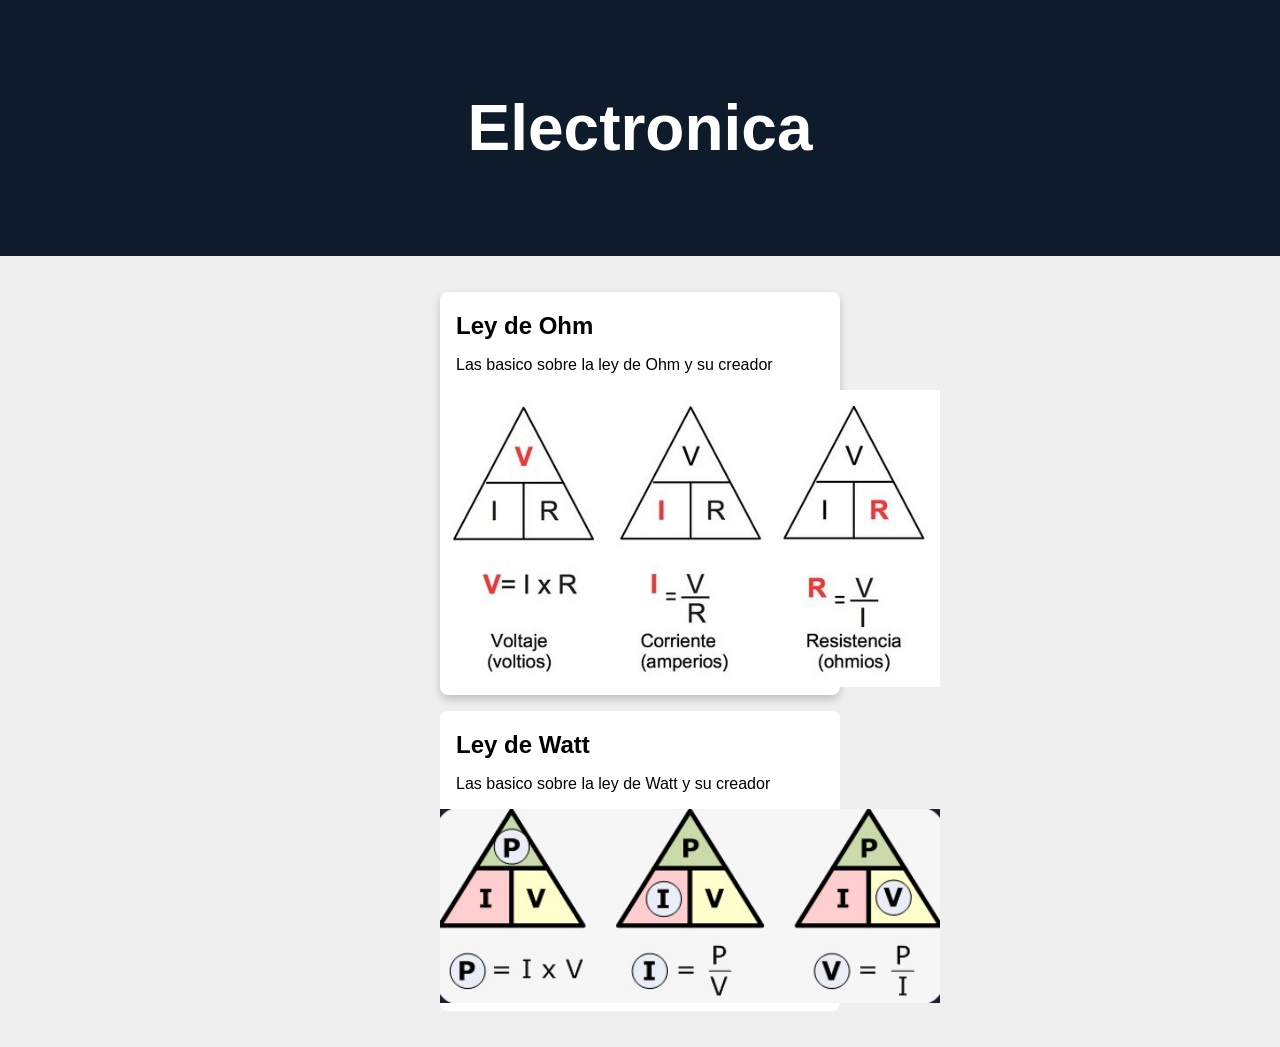
==== MiPagina/index.html @ 957d62ff "Add files via upload" ====
<!DOCTYPE html>
<head>
    <title>Pagina principal</title>
    <link rel="preconnect" href="https://fonts.googleapis.com">
    <link rel="preconnect" href="https://fonts.gstatic.com" crossorigin>
    <link href="https://fonts.googleapis.com/css2?family=Montserrat:ital,wght@0,100..900;1,100..900&display=swap" rel="stylesheet">
    <link rel="stylesheet" href="style.css">
</head>
<body>
    <header>
        <h1>Electronica</h1>
    </header>
        
    
    <section class="container">
        <article class="card"">
            <h2>Ley de Ohm</h2>
            <p>Las basico sobre la ley de Ohm y su creador</p>
            <img src="img/TrianguloOhm.png" width="500" />
        </article>

        <article>
            <h2>Ley de Watt</h2>
            <p>Las basico sobre la ley de Watt y su creador</p>
            <img src="img/TrianguloWatt.png" width="500" />
        </article>


    </section>



    <footer></footer>
</body>
</html>
---- MiPagina/style.css ----
html{
    font-family: 'Montseratt', sans-serif;
}
body {
    margin: 0;
    background-color: #efefef;
}

header{
    background-color: #0d1b2a;
    color: white;
    padding: 3rem 2rem;
}

header h1{
    font-size: 4rem;
    text-align: center;
}

.container{
    width: 400px;
    margin: 0 auto;
    padding: 20px;
}

section article{
    background-color: #fff;
    margin: 1rem 0;
    border-radius: 0.5rem;
    padding: 0.25rem 0;
}

section article h2, section article p{
    margin: 1rem;
}

.card{
    box-shadow: 0 4px 8px rgba(0,0,0,0.2);
    transition: 0.3s;
}
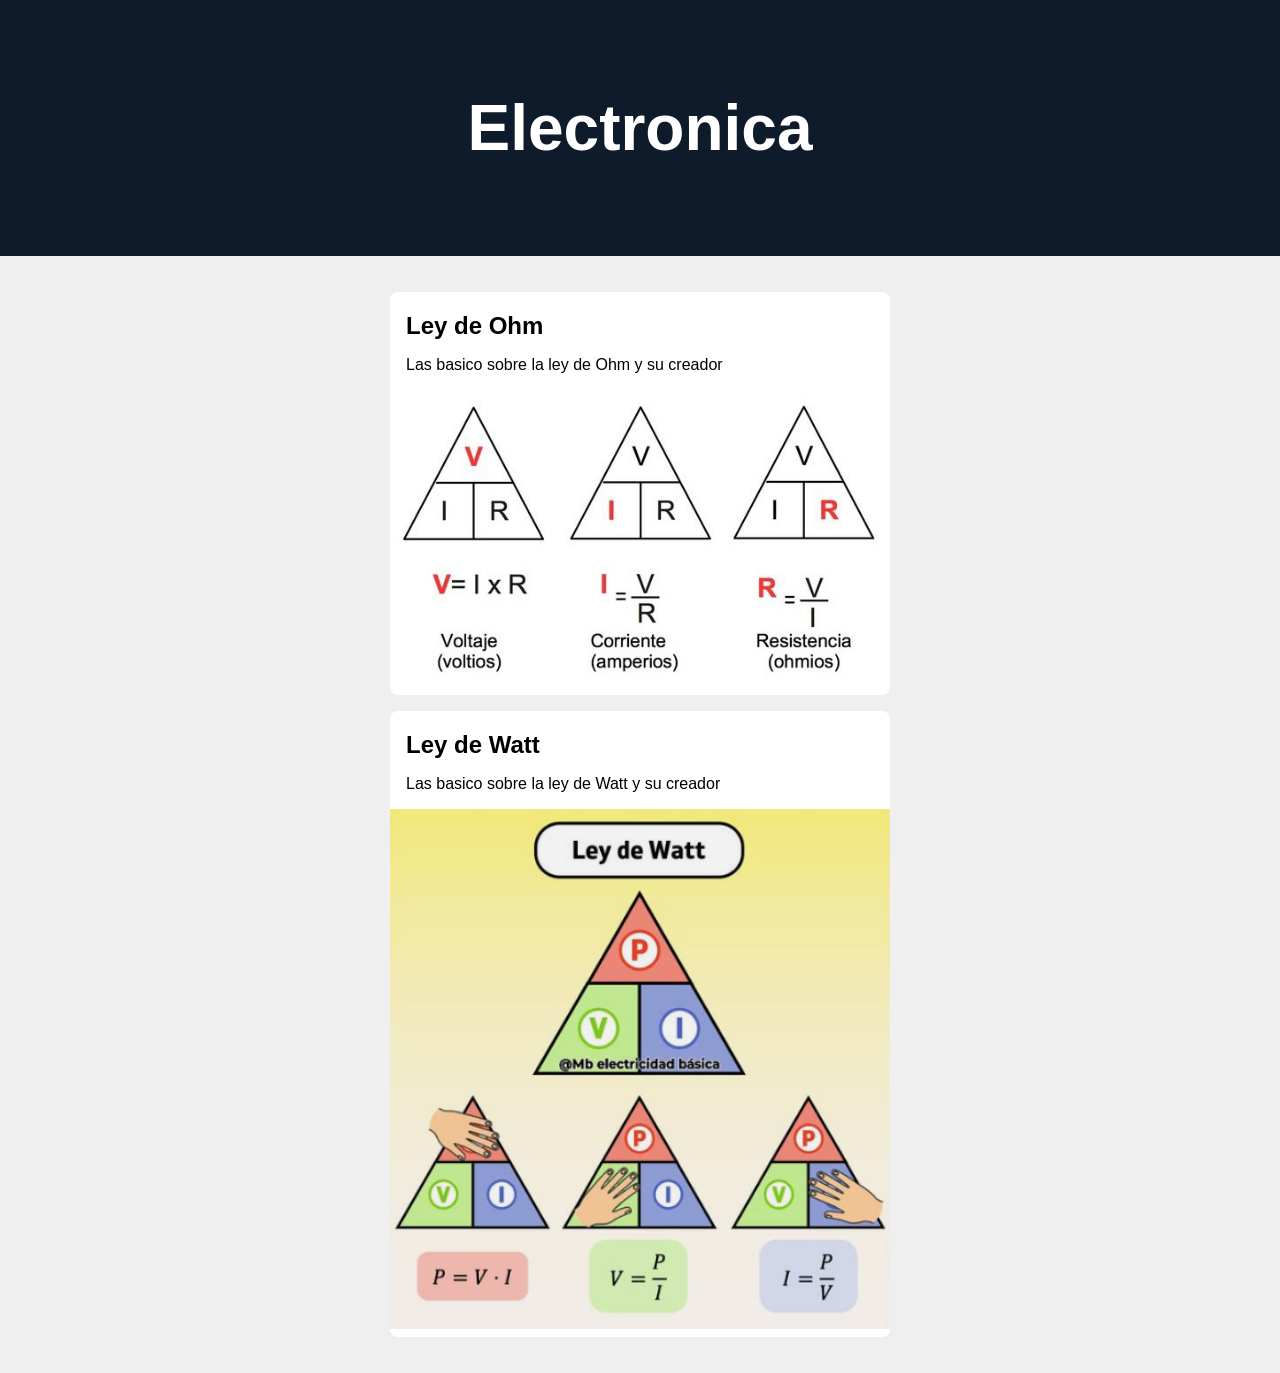
==== commit 5951ee11: "Add files via upload" ====
--- a/MiPagina/index.html
+++ b/MiPagina/index.html
@@ -13,16 +13,16 @@
         
     
     <section class="container">
-        <article class="card"">
+        <article class="card">
             <h2>Ley de Ohm</h2>
             <p>Las basico sobre la ley de Ohm y su creador</p>
             <img src="img/TrianguloOhm.png" width="500" />
         </article>
 
-        <article>
+        <article class="card">
             <h2>Ley de Watt</h2>
             <p>Las basico sobre la ley de Watt y su creador</p>
-            <img src="img/TrianguloWatt.png" width="500" />
+            <img src="img/TriangulodeWatt.png" width="500" />
         </article>
 
 
--- a/MiPagina/style.css
+++ b/MiPagina/style.css
@@ -18,9 +18,10 @@
 }
 
 .container{
-    width: 400px;
+    width: 500px;
     margin: 0 auto;
     padding: 20px;
+    overflow: hidden;
 }
 
 section article{
@@ -30,11 +31,10 @@
     padding: 0.25rem 0;
 }
 
+section article:hover {
+    box-shadow: 0 0.1rem 0.4rem rgba(0,0,0,0.5);
+}
+
 section article h2, section article p{
     margin: 1rem;
 }
-
-.card{
-    box-shadow: 0 4px 8px rgba(0,0,0,0.2);
-    transition: 0.3s;
-}
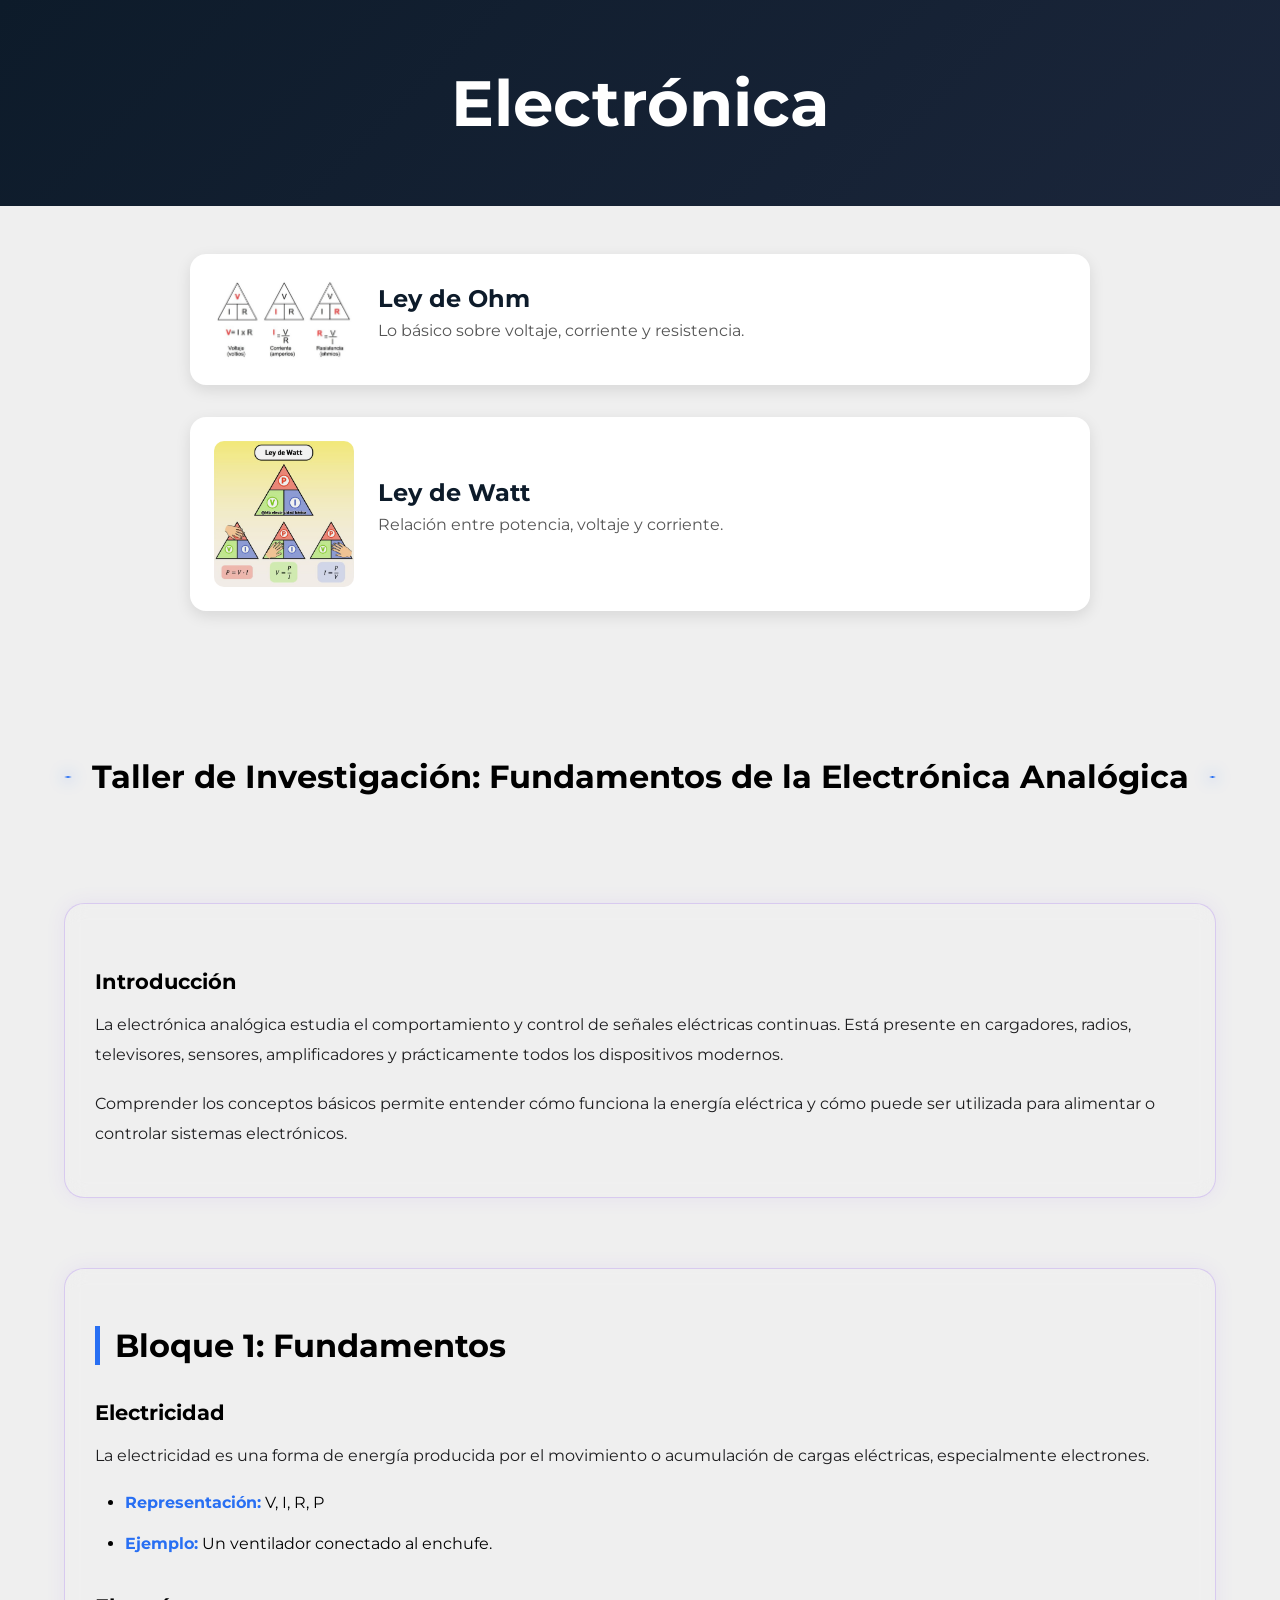
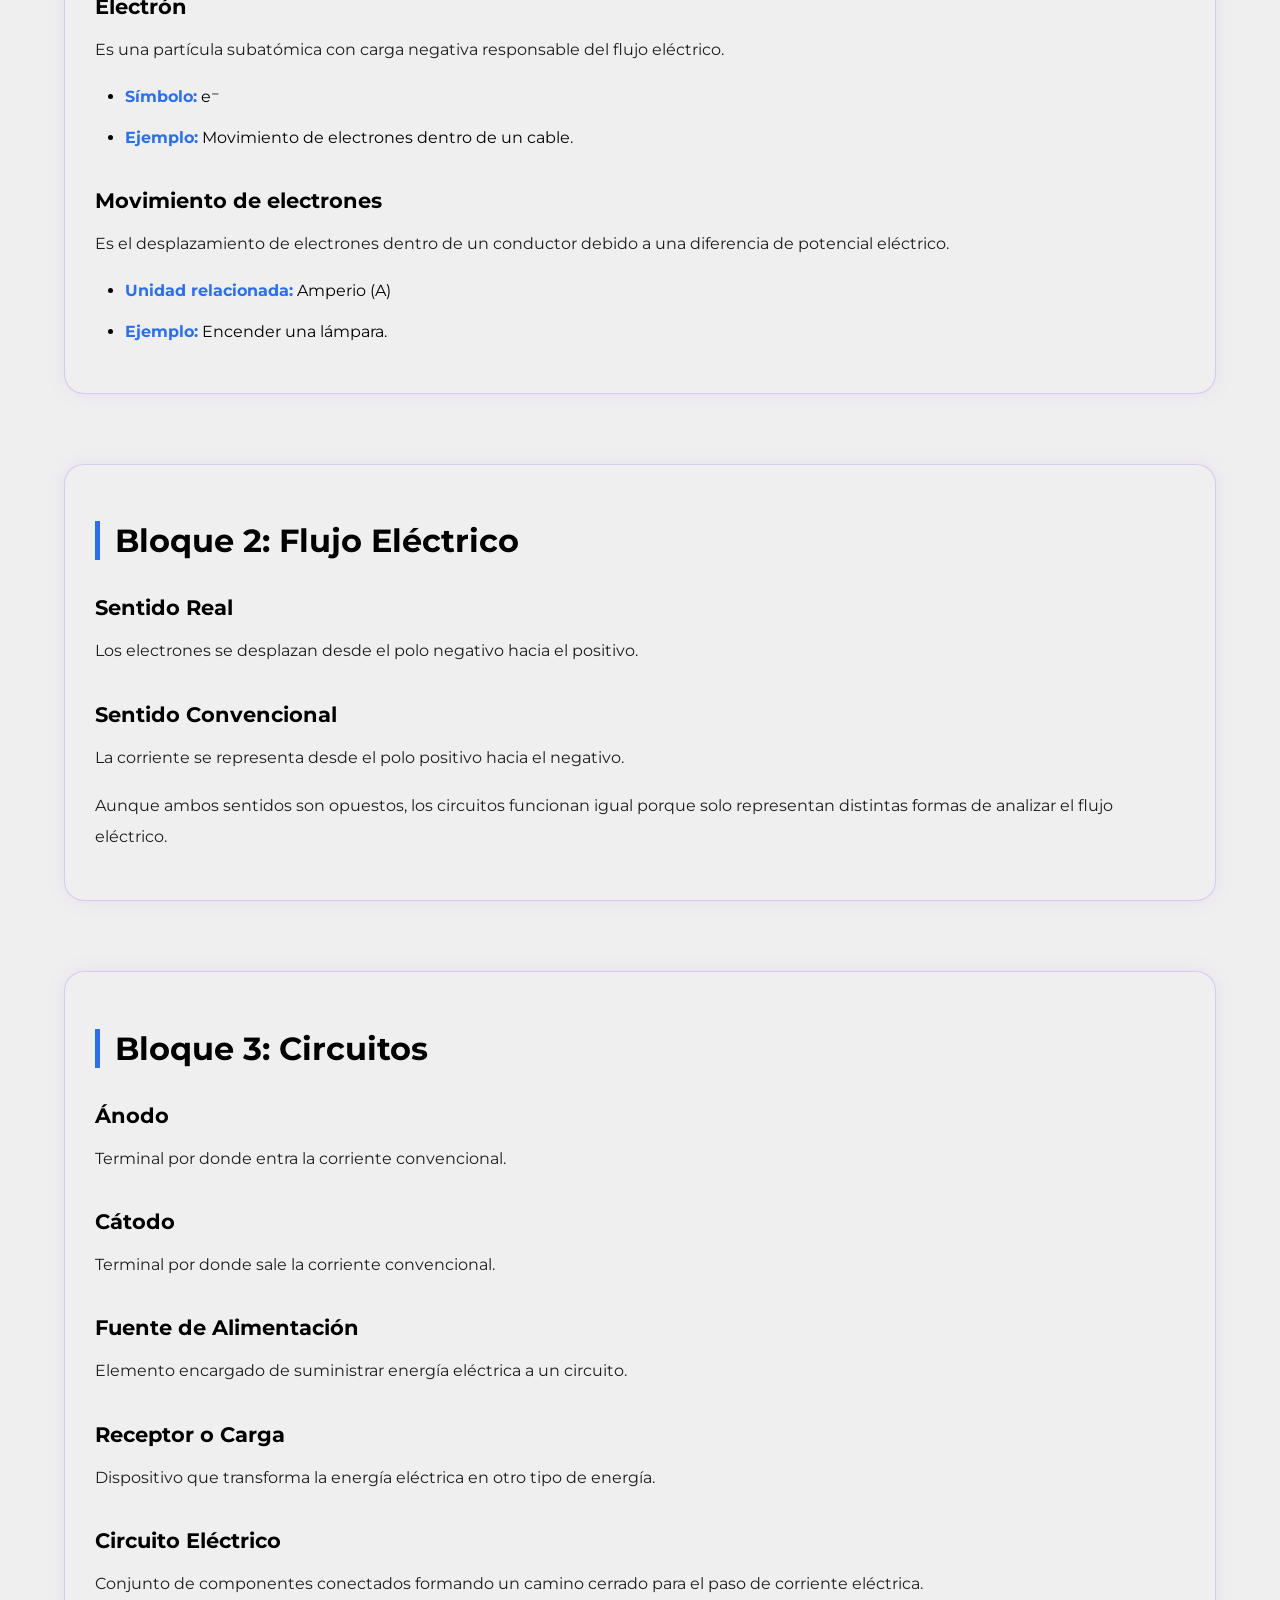
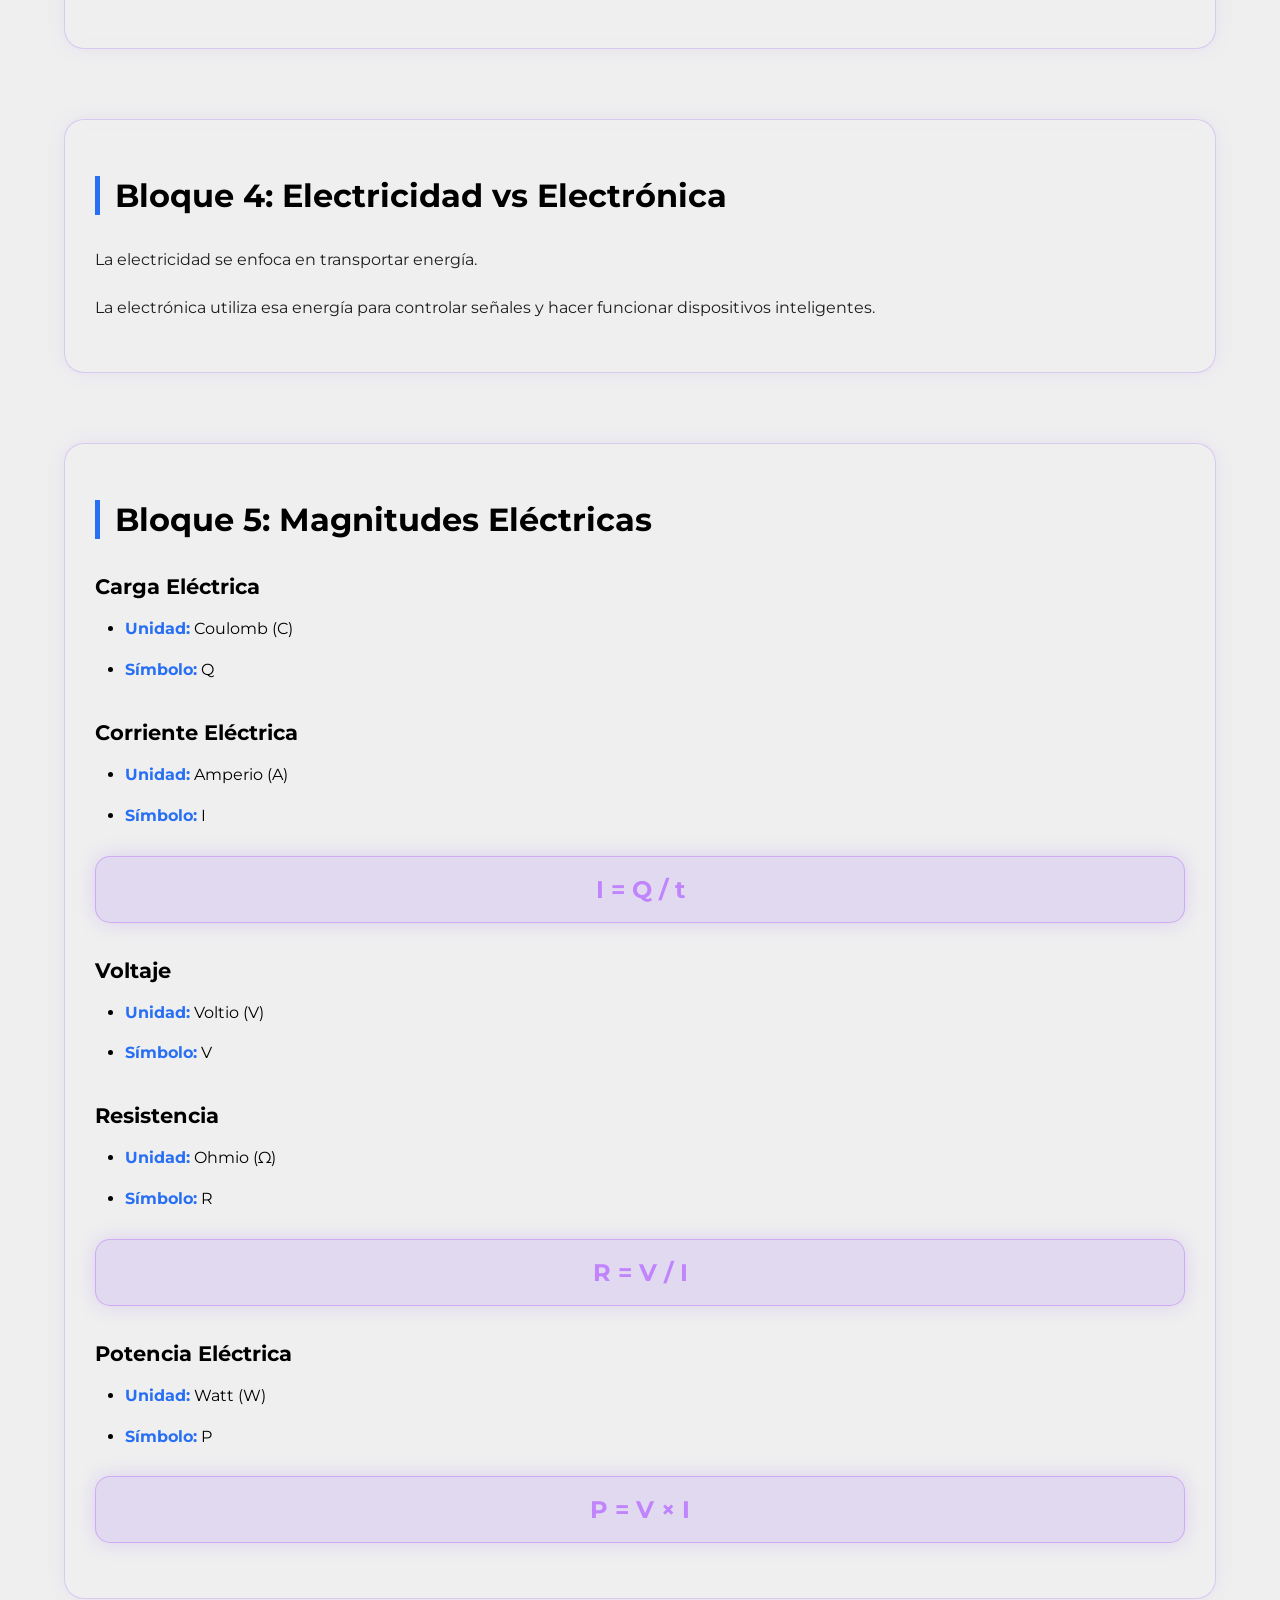
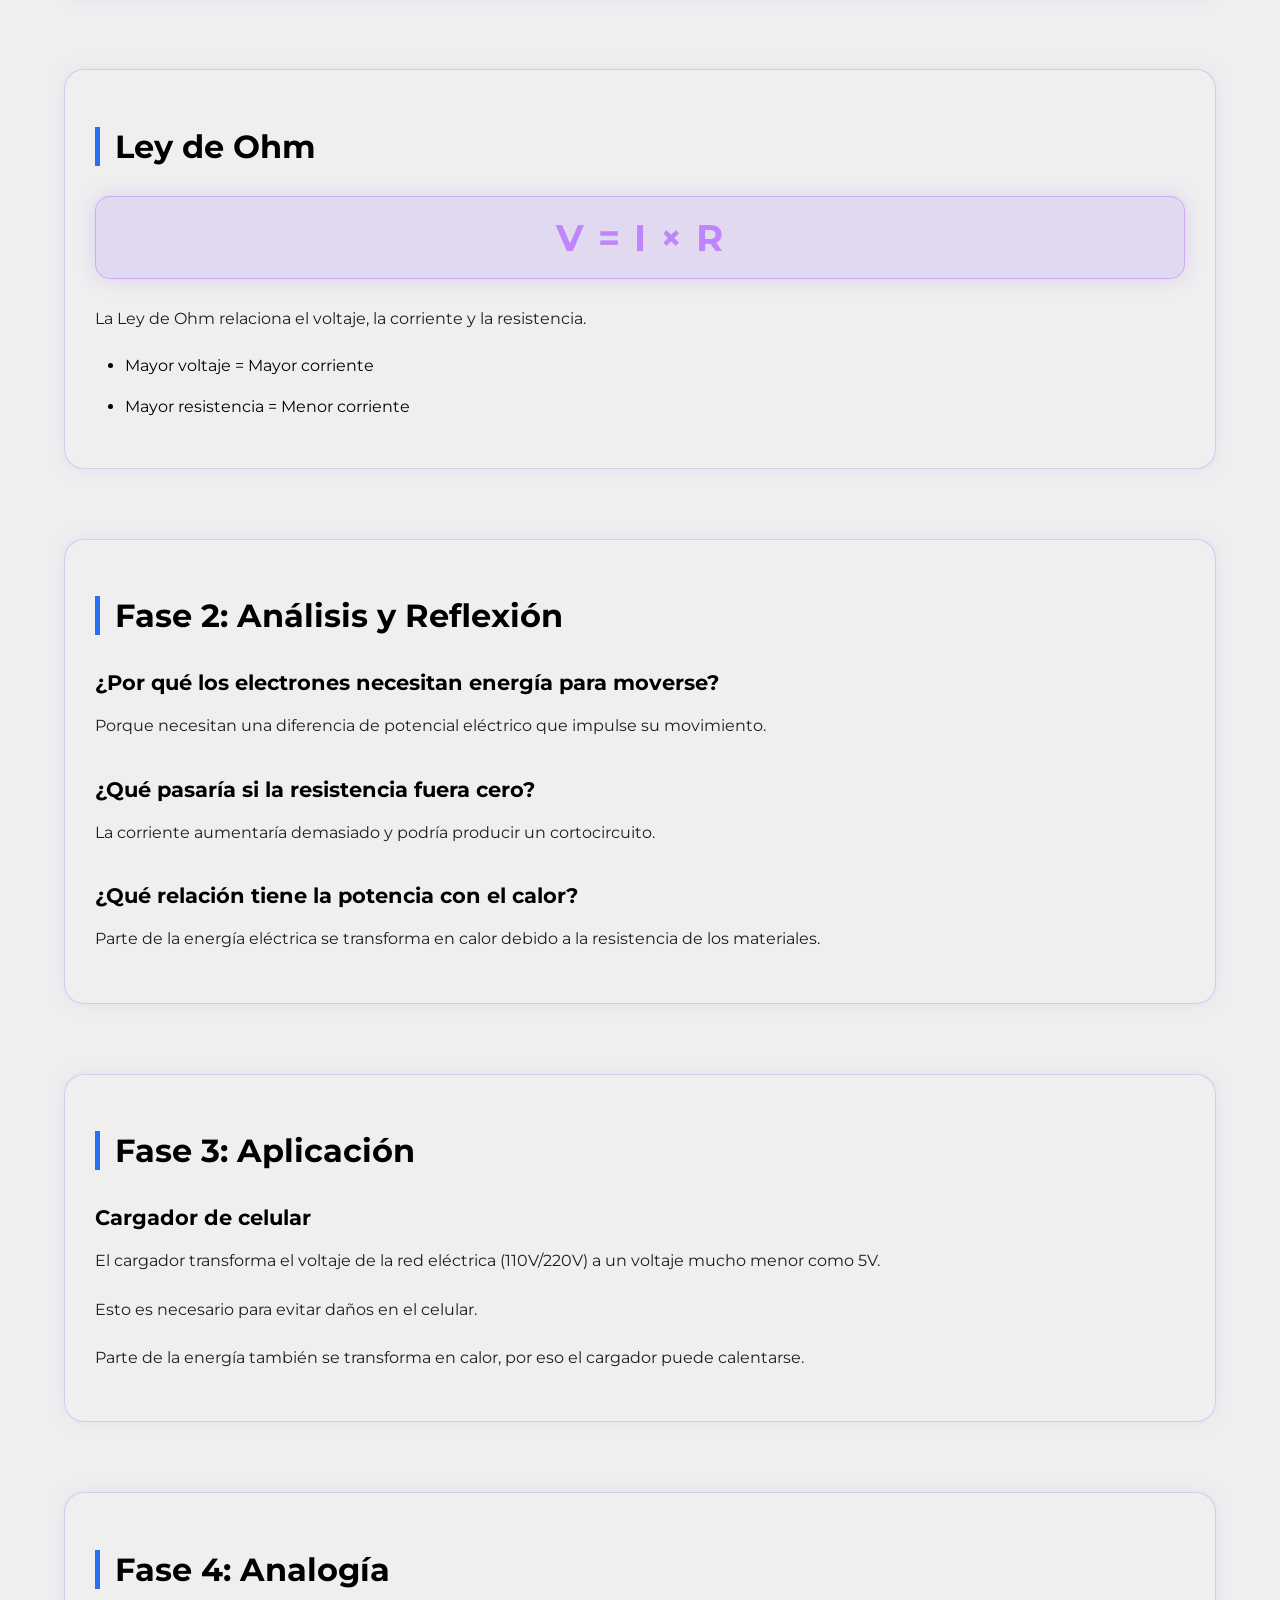
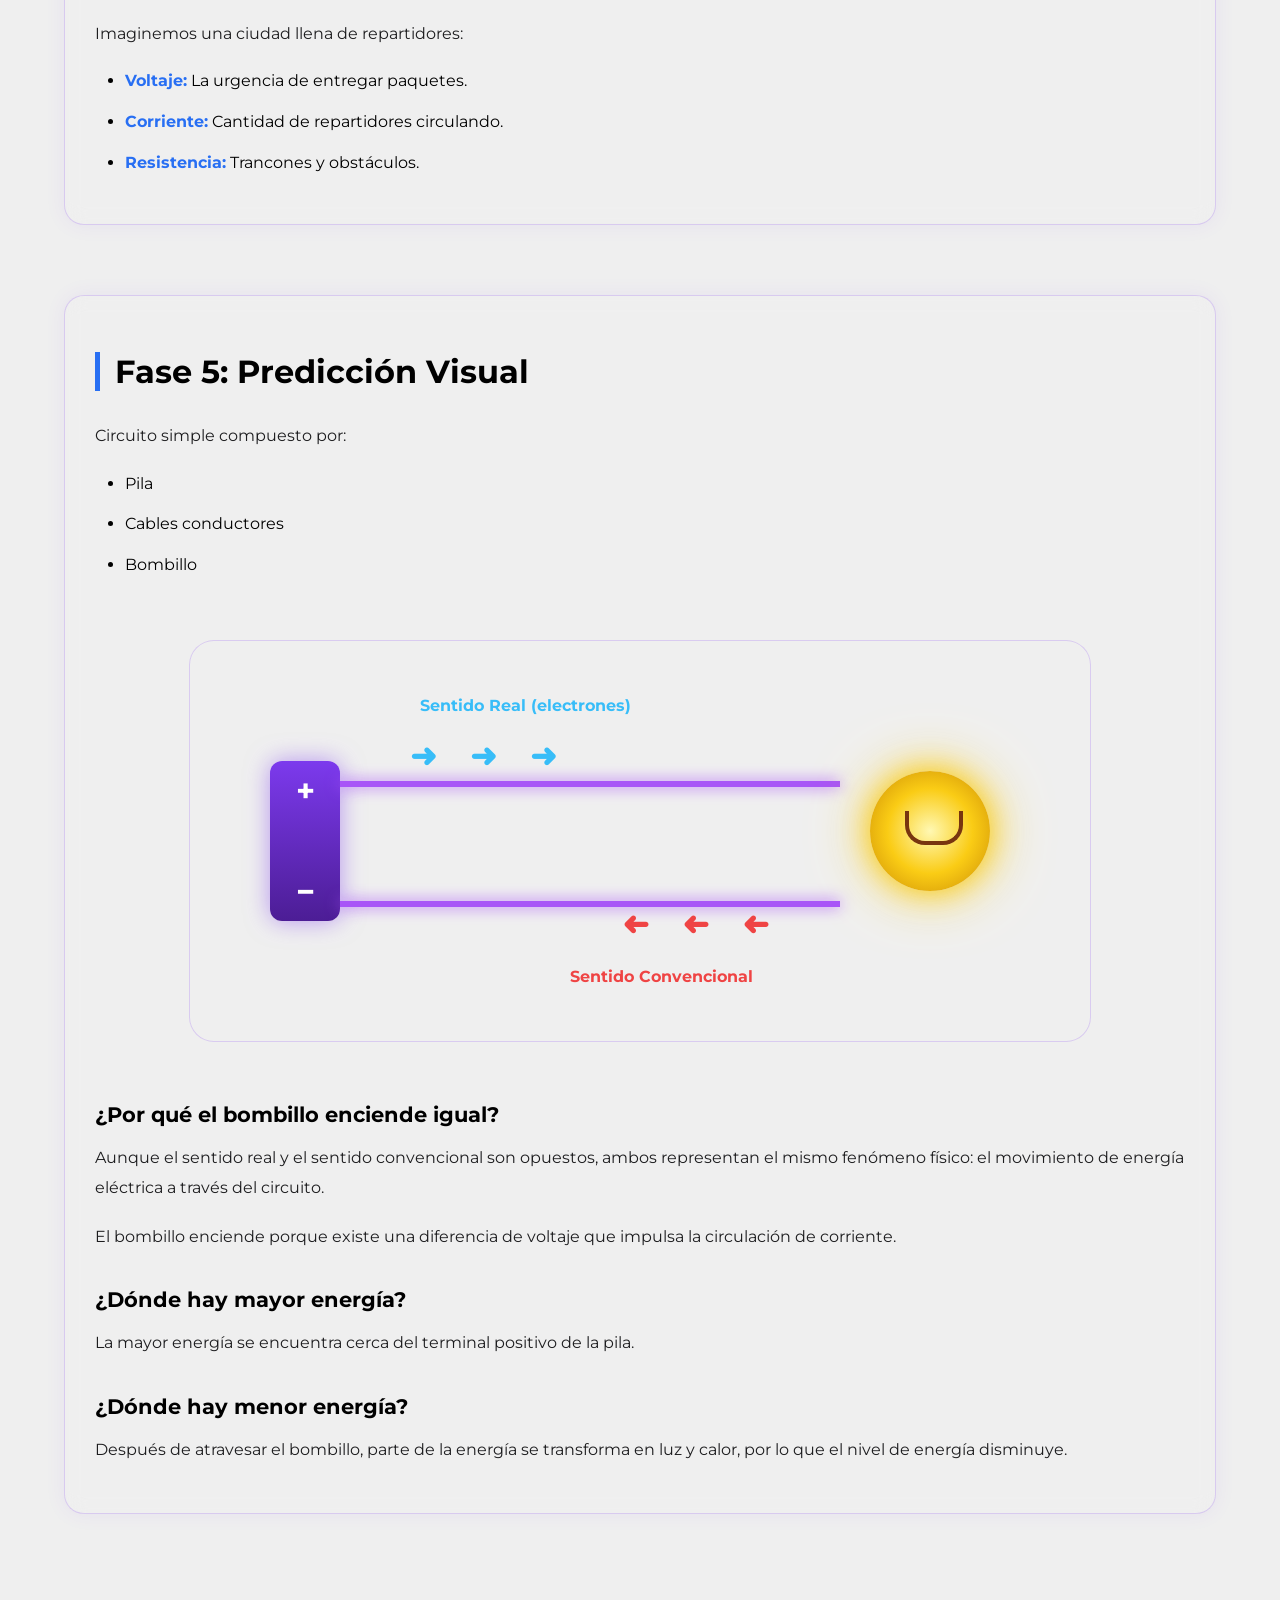
==== commit 80f0db66: "Add files via upload" ====
--- a/MiPagina/index.html
+++ b/MiPagina/index.html
@@ -1,35 +1,538 @@
 <!DOCTYPE html>
+<html lang="es">
 <head>
-    <title>Pagina principal</title>
+    <meta charset="UTF-8">
+    <meta name="viewport" content="width=device-width, initial-scale=1.0">
+    <title>Electrónica</title>
+
     <link rel="preconnect" href="https://fonts.googleapis.com">
     <link rel="preconnect" href="https://fonts.gstatic.com" crossorigin>
-    <link href="https://fonts.googleapis.com/css2?family=Montserrat:ital,wght@0,100..900;1,100..900&display=swap" rel="stylesheet">
+
+    <link href="https://fonts.googleapis.com/css2?family=Montserrat:wght@100..900&display=swap" rel="stylesheet">
+
     <link rel="stylesheet" href="style.css">
 </head>
+
+
 <body>
+
     <header>
-        <h1>Electronica</h1>
+        <h1>Electrónica</h1>
     </header>
+
+    <section class="container">
+
+        <!-- CARD OHM -->
+        <article class="card">
+
+            <div class="card-header">
+
+                <img src="img/TrianguloOhm.png" alt="Ley de Ohm">
+
+                <div class="card-text">
+                    <h2>Ley de Ohm</h2>
+                    <p>Lo básico sobre voltaje, corriente y resistencia.</p>
+                </div>
+
+            </div>
+
+            <div class="card-content">
+
+                <p>
+                    Aquí puedes colocar toda la información de la Ley de Ohm.
+                </p>
+
+                <h3>Calculadora Ley de Ohm</h3>
+
+            <div class="calculator">
+
+                <input type="number" id="voltaje" placeholder="Voltaje (V)">
+
+                <input type="number" id="corriente" placeholder="Corriente (I)">
+
+                <button onclick="calcularResistencia()">
+                    Calcular
+                </button>
+
+                <p id="resultadoOhm"></p>
+
+            </div>
+
+
+            </div>
+
+        </article>
+
+        <!-- CARD WATT -->
+        <article class="card">
+
+            <div class="card-header">
+
+                <img src="img/TriangulodeWatt.png" alt="Ley de Watt">
+
+                <div class="card-text">
+                    <h2>Ley de Watt</h2>
+                    <p>Relación entre potencia, voltaje y corriente.</p>
+                </div>
+
+            </div>
+
+            <div class="card-content">
+
+                <p>
+                    Aquí puedes colocar la información de la Ley de Watt.
+                </p>
+
+
+
+
+
+                <h3>Calculadora Ley de Watt</h3>
+
+            <div class="calculator">
+
+                <input
+                type="number"
+                id="voltajeW"
+                placeholder="Voltaje (V)"
+                >
+
+                <input
+                type="number"
+                id="corrienteW"
+                 placeholder="Corriente (I)"
+                >
+
+                <button onclick="calcularPotencia()">
+                    Calcular
+                </button>
+
+                <p id="resultadoWatt"></p>
+
+            </div>
+            </div>
+
+        </article>
         
-    
-    <section class="container">
-        <article class="card">
-            <h2>Ley de Ohm</h2>
-            <p>Las basico sobre la ley de Ohm y su creador</p>
-            <img src="img/TrianguloOhm.png" width="500" />
-        </article>
-
-        <article class="card">
-            <h2>Ley de Watt</h2>
-            <p>Las basico sobre la ley de Watt y su creador</p>
-            <img src="img/TriangulodeWatt.png" width="500" />
-        </article>
-
-
     </section>
 
-
-
-    <footer></footer>
+    <!-- ========================================================= -->
+<!-- DIVISOR ENTRE CALCULADORAS Y TALLER -->
+<!-- ========================================================= -->
+
+<section class="separador-taller">
+    <div class="linea"></div>
+    <h2>Taller de Investigación: Fundamentos de la Electrónica Analógica</h2>
+    <div class="linea"></div>
+</section>
+
+<!-- ========================================================= -->
+<!-- CONTENIDO DEL TALLER -->
+<!-- ========================================================= -->
+
+<section class="taller-electronica">
+
+    <div class="bloque-taller">
+        <h3>Introducción</h3>
+
+        <p>
+            La electrónica analógica estudia el comportamiento y control de señales eléctricas continuas.
+            Está presente en cargadores, radios, televisores, sensores, amplificadores y prácticamente
+            todos los dispositivos modernos.
+        </p>
+
+        <p>
+            Comprender los conceptos básicos permite entender cómo funciona la energía eléctrica
+            y cómo puede ser utilizada para alimentar o controlar sistemas electrónicos.
+        </p>
+    </div>
+
+    <!-- ========================================================= -->
+    <!-- BLOQUE 1 -->
+    <!-- ========================================================= -->
+
+    <div class="bloque-taller">
+        <h2>Bloque 1: Fundamentos</h2>
+
+        <h3>Electricidad</h3>
+
+        <p>
+            La electricidad es una forma de energía producida por el movimiento o acumulación
+            de cargas eléctricas, especialmente electrones.
+        </p>
+
+        <ul>
+            <li><strong>Representación:</strong> V, I, R, P</li>
+            <li><strong>Ejemplo:</strong> Un ventilador conectado al enchufe.</li>
+        </ul>
+
+        <h3>Electrón</h3>
+
+        <p>
+            Es una partícula subatómica con carga negativa responsable del flujo eléctrico.
+        </p>
+
+        <ul>
+            <li><strong>Símbolo:</strong> e⁻</li>
+            <li><strong>Ejemplo:</strong> Movimiento de electrones dentro de un cable.</li>
+        </ul>
+
+        <h3>Movimiento de electrones</h3>
+
+        <p>
+            Es el desplazamiento de electrones dentro de un conductor debido a una diferencia
+            de potencial eléctrico.
+        </p>
+
+        <ul>
+            <li><strong>Unidad relacionada:</strong> Amperio (A)</li>
+            <li><strong>Ejemplo:</strong> Encender una lámpara.</li>
+        </ul>
+    </div>
+
+    <!-- ========================================================= -->
+    <!-- BLOQUE 2 -->
+    <!-- ========================================================= -->
+
+    <div class="bloque-taller">
+
+        <h2>Bloque 2: Flujo Eléctrico</h2>
+
+        <h3>Sentido Real</h3>
+
+        <p>
+            Los electrones se desplazan desde el polo negativo hacia el positivo.
+        </p>
+
+        <h3>Sentido Convencional</h3>
+
+        <p>
+            La corriente se representa desde el polo positivo hacia el negativo.
+        </p>
+
+        <p>
+            Aunque ambos sentidos son opuestos, los circuitos funcionan igual porque
+            solo representan distintas formas de analizar el flujo eléctrico.
+        </p>
+
+    </div>
+
+    <!-- ========================================================= -->
+    <!-- BLOQUE 3 -->
+    <!-- ========================================================= -->
+
+    <div class="bloque-taller">
+
+        <h2>Bloque 3: Circuitos</h2>
+
+        <h3>Ánodo</h3>
+
+        <p>
+            Terminal por donde entra la corriente convencional.
+        </p>
+
+        <h3>Cátodo</h3>
+
+        <p>
+            Terminal por donde sale la corriente convencional.
+        </p>
+
+        <h3>Fuente de Alimentación</h3>
+
+        <p>
+            Elemento encargado de suministrar energía eléctrica a un circuito.
+        </p>
+
+        <h3>Receptor o Carga</h3>
+
+        <p>
+            Dispositivo que transforma la energía eléctrica en otro tipo de energía.
+        </p>
+
+        <h3>Circuito Eléctrico</h3>
+
+        <p>
+            Conjunto de componentes conectados formando un camino cerrado
+            para el paso de corriente eléctrica.
+        </p>
+
+    </div>
+
+    <!-- ========================================================= -->
+    <!-- BLOQUE 4 -->
+    <!-- ========================================================= -->
+
+    <div class="bloque-taller">
+
+        <h2>Bloque 4: Electricidad vs Electrónica</h2>
+
+        <p>
+            La electricidad se enfoca en transportar energía.
+        </p>
+
+        <p>
+            La electrónica utiliza esa energía para controlar señales
+            y hacer funcionar dispositivos inteligentes.
+        </p>
+
+    </div>
+
+    <!-- ========================================================= -->
+    <!-- BLOQUE 5 -->
+    <!-- ========================================================= -->
+
+    <div class="bloque-taller">
+
+        <h2>Bloque 5: Magnitudes Eléctricas</h2>
+
+        <h3>Carga Eléctrica</h3>
+
+        <ul>
+            <li><strong>Unidad:</strong> Coulomb (C)</li>
+            <li><strong>Símbolo:</strong> Q</li>
+        </ul>
+
+        <h3>Corriente Eléctrica</h3>
+
+        <ul>
+            <li><strong>Unidad:</strong> Amperio (A)</li>
+            <li><strong>Símbolo:</strong> I</li>
+        </ul>
+
+        <div class="formula">
+            I = Q / t
+        </div>
+
+        <h3>Voltaje</h3>
+
+        <ul>
+            <li><strong>Unidad:</strong> Voltio (V)</li>
+            <li><strong>Símbolo:</strong> V</li>
+        </ul>
+
+        <h3>Resistencia</h3>
+
+        <ul>
+            <li><strong>Unidad:</strong> Ohmio (Ω)</li>
+            <li><strong>Símbolo:</strong> R</li>
+        </ul>
+
+        <div class="formula">
+            R = V / I
+        </div>
+
+        <h3>Potencia Eléctrica</h3>
+
+        <ul>
+            <li><strong>Unidad:</strong> Watt (W)</li>
+            <li><strong>Símbolo:</strong> P</li>
+        </ul>
+
+        <div class="formula">
+            P = V × I
+        </div>
+
+    </div>
+
+    <!-- ========================================================= -->
+    <!-- LEY DE OHM -->
+    <!-- ========================================================= -->
+
+    <div class="bloque-taller">
+
+        <h2>Ley de Ohm</h2>
+
+        <div class="formula formula-grande">
+            V = I × R
+        </div>
+
+        <p>
+            La Ley de Ohm relaciona el voltaje, la corriente y la resistencia.
+        </p>
+
+        <ul>
+            <li>Mayor voltaje = Mayor corriente</li>
+            <li>Mayor resistencia = Menor corriente</li>
+        </ul>
+
+    </div>
+
+    <!-- ========================================================= -->
+    <!-- FASE 2 -->
+    <!-- ========================================================= -->
+
+    <div class="bloque-taller">
+
+        <h2>Fase 2: Análisis y Reflexión</h2>
+
+        <h3>¿Por qué los electrones necesitan energía para moverse?</h3>
+
+        <p>
+            Porque necesitan una diferencia de potencial eléctrico
+            que impulse su movimiento.
+        </p>
+
+        <h3>¿Qué pasaría si la resistencia fuera cero?</h3>
+
+        <p>
+            La corriente aumentaría demasiado y podría producir un cortocircuito.
+        </p>
+
+        <h3>¿Qué relación tiene la potencia con el calor?</h3>
+
+        <p>
+            Parte de la energía eléctrica se transforma en calor debido
+            a la resistencia de los materiales.
+        </p>
+
+    </div>
+
+    <!-- ========================================================= -->
+    <!-- FASE 3 -->
+    <!-- ========================================================= -->
+
+    <div class="bloque-taller">
+
+        <h2>Fase 3: Aplicación</h2>
+
+        <h3>Cargador de celular</h3>
+
+        <p>
+            El cargador transforma el voltaje de la red eléctrica
+            (110V/220V) a un voltaje mucho menor como 5V.
+        </p>
+
+        <p>
+            Esto es necesario para evitar daños en el celular.
+        </p>
+
+        <p>
+            Parte de la energía también se transforma en calor,
+            por eso el cargador puede calentarse.
+        </p>
+
+    </div>
+
+    <!-- ========================================================= -->
+    <!-- FASE 4 -->
+    <!-- ========================================================= -->
+
+    <div class="bloque-taller">
+
+        <h2>Fase 4: Analogía</h2>
+
+        <p>
+            Imaginemos una ciudad llena de repartidores:
+        </p>
+
+        <ul>
+            <li><strong>Voltaje:</strong> La urgencia de entregar paquetes.</li>
+            <li><strong>Corriente:</strong> Cantidad de repartidores circulando.</li>
+            <li><strong>Resistencia:</strong> Trancones y obstáculos.</li>
+        </ul>
+
+    </div>
+
+        <!-- ========================================================= -->
+    <!-- FASE 5 -->
+    <!-- ========================================================= -->
+
+    <div class="bloque-taller">
+
+        <h2>Fase 5: Predicción Visual</h2>
+
+        <p>
+            Circuito simple compuesto por:
+        </p>
+
+        <ul>
+            <li>Pila</li>
+            <li>Cables conductores</li>
+            <li>Bombillo</li>
+        </ul>
+
+        <!-- ========================================================= -->
+        <!-- CIRCUITO -->
+        <!-- ========================================================= -->
+
+        <div class="contenedor-circuito">
+
+            <!-- PILA -->
+            <div class="pila">
+                <div class="positivo">+</div>
+                <div class="negativo">−</div>
+            </div>
+
+            <!-- CABLE SUPERIOR -->
+            <div class="cable-superior"></div>
+
+            <!-- BOMBILLO -->
+            <div class="bombillo">
+                <div class="filamento"></div>
+            </div>
+
+            <!-- CABLE INFERIOR -->
+            <div class="cable-inferior"></div>
+
+            <!-- FLECHAS -->
+            <div class="flecha-real">
+                ➜ ➜ ➜
+            </div>
+
+            <div class="flecha-convencional">
+                ➜ ➜ ➜
+            </div>
+
+            <!-- LABELS -->
+            <div class="label-real">
+                Sentido Real (electrones)
+            </div>
+
+            <div class="label-convencional">
+                Sentido Convencional
+            </div>
+
+        </div>
+
+        <!-- ========================================================= -->
+        <!-- EXPLICACION -->
+        <!-- ========================================================= -->
+
+        <div class="explicacion-circuito">
+
+            <h3>¿Por qué el bombillo enciende igual?</h3>
+
+            <p>
+                Aunque el sentido real y el sentido convencional son opuestos,
+                ambos representan el mismo fenómeno físico: el movimiento de energía
+                eléctrica a través del circuito.
+            </p>
+
+            <p>
+                El bombillo enciende porque existe una diferencia de voltaje
+                que impulsa la circulación de corriente.
+            </p>
+
+            <h3>¿Dónde hay mayor energía?</h3>
+
+            <p>
+                La mayor energía se encuentra cerca del terminal positivo de la pila.
+            </p>
+
+            <h3>¿Dónde hay menor energía?</h3>
+
+            <p>
+                Después de atravesar el bombillo, parte de la energía se transforma
+                en luz y calor, por lo que el nivel de energía disminuye.
+            </p>
+
+        </div>
+
+    </div>
+
+</section>
+
+    <script src="script.js"></script>
+
 </body>
 </html>
--- a/MiPagina/style.css
+++ b/MiPagina/style.css
@@ -1,40 +1,666 @@
 html{
-    font-family: 'Montseratt', sans-serif;
-}
-body {
+    font-family: 'Montserrat', sans-serif;
+}
+
+body{
     margin: 0;
     background-color: #efefef;
 }
 
+/* HEADER */
+
 header{
+    background: linear-gradient(135deg, #0d1b2a, #1b263b);
+    color: white;
+    padding: 4rem 2rem;
+    text-align: center;
+}
+
+header h1{
+    margin: 0;
+    font-size: 4rem;
+}
+
+/* CONTENEDOR */
+
+.container{
+    width: 90%;
+    max-width: 900px;
+    margin: 3rem auto;
+}
+
+/* CARD */
+
+.card{
+    background-color: white;
+    border-radius: 16px;
+    margin-bottom: 2rem;
+    overflow: hidden;
+
+    transition: 0.3s ease;
+    cursor: pointer;
+
+    box-shadow: 0 5px 15px rgba(0,0,0,0.1);
+}
+
+.card:hover{
+    transform: translateY(-3px);
+}
+
+/* HEADER DE CARD */
+
+.card-header{
+    display: flex;
+    align-items: center;
+    gap: 1.5rem;
+
+    padding: 1.5rem;
+}
+
+/* IMAGEN PEQUEÑA */
+
+.card-header img{
+    width: 140px;
+
+    transition: 0.4s ease;
+    border-radius: 10px;
+}
+
+/* TEXTO */
+
+.card-text h2{
+    margin: 0;
+    color: #0d1b2a;
+}
+
+.card-text p{
+    margin-top: 0.5rem;
+    color: #555;
+}
+
+/* CONTENIDO OCULTO */
+
+.card-content{
+    max-height: 0;
+    overflow: hidden;
+
+    padding: 0 1.5rem;
+
+    transition:
+        max-height 0.5s ease,
+        padding 0.5s ease;
+}
+
+/* CARD ACTIVA */
+
+.card.active .card-content{
+    max-height: 500px;
+
+    padding: 0 1.5rem 1.5rem;
+}
+
+/* IMAGEN GRANDE AL ABRIR */
+
+.card.active .card-header img{
+    width: 220px;
+}
+
+/* RESPONSIVE */
+
+@media (max-width: 700px){
+
+    .card-header{
+        flex-direction: column;
+        text-align: center;
+    }
+
+    .card.active .card-header img{
+        width: 180px;
+    }
+
+}
+
+.calculator{
+    margin-top: 2rem;
+
+    display: flex;
+    flex-direction: column;
+    gap: 1rem;
+}
+
+.calculator input{
+    padding: 1rem;
+    border-radius: 8px;
+    border: 1px solid #ccc;
+
+    font-size: 1rem;
+}
+
+.calculator button{
+    padding: 1rem;
+
+    border: none;
+    border-radius: 8px;
+
     background-color: #0d1b2a;
     color: white;
-    padding: 3rem 2rem;
-}
-
-header h1{
-    font-size: 4rem;
-    text-align: center;
-}
-
-.container{
-    width: 500px;
-    margin: 0 auto;
-    padding: 20px;
-    overflow: hidden;
-}
-
-section article{
-    background-color: #fff;
-    margin: 1rem 0;
-    border-radius: 0.5rem;
-    padding: 0.25rem 0;
-}
-
-section article:hover {
-    box-shadow: 0 0.1rem 0.4rem rgba(0,0,0,0.5);
-}
-
-section article h2, section article p{
-    margin: 1rem;
-}
+
+    font-size: 1rem;
+
+    cursor: pointer;
+
+    transition: 0.3s ease;
+}
+
+.calculator button:hover{
+    background-color: #1b263b;
+}
+
+.calculator p{
+    font-size: 1.2rem;
+    font-weight: bold;
+}
+
+/* ========================================================= */
+/* SEPARADOR */
+/* ========================================================= */
+
+.separador-taller{
+    display:flex;
+    align-items:center;
+    justify-content:center;
+    gap:20px;
+
+    margin-top:120px;
+    margin-bottom:80px;
+
+    width:90%;
+    margin-left:auto;
+    margin-right:auto;
+}
+
+.separador-taller .linea{
+    width:100%;
+    max-width:300px;
+    height:2px;
+
+    background:linear-gradient(
+        to right,
+        transparent,
+        #286ff3,
+        transparent
+    );
+
+    box-shadow:0 0 15px #286ff3;
+}
+
+.separador-taller h2{
+    color:#000000;
+
+    font-size:2rem;
+    font-weight:700;
+
+    text-align:center;
+    white-space:nowrap;
+
+}
+
+/* ========================================================= */
+/* CONTENEDOR PRINCIPAL */
+/* ========================================================= */
+
+.taller-electronica{
+    width:90%;
+    max-width:1200px;
+
+    margin:auto;
+    margin-bottom:120px;
+}
+
+/* ========================================================= */
+/* BLOQUES */
+/* ========================================================= */
+
+.bloque-taller{
+    margin-bottom:70px;
+
+    padding:30px;
+
+    border:1px solid rgba(124,58,237,0.2);
+
+    border-radius:20px;
+
+    background:rgba(255,255,255,0.03);
+
+    backdrop-filter:blur(10px);
+
+    box-shadow:
+        0 0 20px rgba(124,58,237,0.08),
+        inset 0 0 20px rgba(255,255,255,0.02);
+
+    transition:0.3s;
+}
+
+.bloque-taller:hover{
+    transform:translateY(-3px);
+
+    box-shadow:
+        0 0 25px rgba(124,58,237,0.18),
+        0 0 40px rgba(124,58,237,0.08);
+}
+
+/* ========================================================= */
+/* TITULOS */
+/* ========================================================= */
+
+.bloque-taller h2{
+    color:#000000;
+
+    font-size:2rem;
+
+    margin-bottom:30px;
+
+    border-left:5px solid #286ff3;
+
+    padding-left:15px;
+
+}
+
+.bloque-taller h3{
+    color:#000000;
+
+    margin-top:35px;
+    margin-bottom:12px;
+
+    font-size:1.3rem;
+
+    text-shadow:0 0 10px rgba(255,255,255,0.15);
+}
+
+/* ========================================================= */
+/* TEXTO */
+/* ========================================================= */
+
+.bloque-taller p{
+    color:#1d1d1f;
+
+    line-height:1.9;
+
+    margin-bottom:18px;
+
+    font-size:1rem;
+}
+
+.bloque-taller ul{
+    padding-left:30px;
+}
+
+.bloque-taller li{
+    color:#000000;
+
+    margin-bottom:12px;
+
+    line-height:1.8;
+}
+
+.bloque-taller strong{
+    color:#286ff3;
+}
+
+/* ========================================================= */
+/* FORMULAS */
+/* ========================================================= */
+
+.formula{
+    background:rgba(124,58,237,0.12);
+
+    border:1px solid rgba(168,85,247,0.35);
+
+    padding:18px;
+
+    border-radius:15px;
+
+    color:#c084fc;
+
+    font-size:1.5rem;
+    font-weight:bold;
+
+    text-align:center;
+
+    margin:25px 0;
+
+    box-shadow:
+        0 0 20px rgba(124,58,237,0.18),
+        inset 0 0 15px rgba(255,255,255,0.02);
+}
+
+.formula-grande{
+    font-size:2.3rem;
+
+    letter-spacing:2px;
+}
+
+/* ========================================================= */
+/* RESPONSIVE */
+/* ========================================================= */
+
+@media(max-width:768px){
+
+    .separador-taller{
+        flex-direction:column;
+    }
+
+    .separador-taller h2{
+        font-size:1.5rem;
+
+        white-space:normal;
+    }
+
+    .bloque-taller{
+        padding:22px;
+    }
+
+    .bloque-taller h2{
+        font-size:1.6rem;
+    }
+
+    .formula-grande{
+        font-size:1.8rem;
+    }
+
+}
+
+/* ========================================================= */
+/* CIRCUITO */
+/* ========================================================= */
+
+.contenedor-circuito{
+    position:relative;
+
+    width:100%;
+    max-width:900px;
+
+    height:400px;
+
+    margin:60px auto;
+
+    border-radius:25px;
+
+    background:rgba(255,255,255,0.03);
+
+    border:1px solid rgba(124,58,237,0.2);
+
+    overflow:hidden;
+}
+
+/* ========================================================= */
+/* PILA */
+/* ========================================================= */
+
+.pila{
+    position:absolute;
+
+    left:80px;
+    top:120px;
+
+    width:70px;
+    height:160px;
+
+    border-radius:12px;
+
+    background:linear-gradient(
+        to bottom,
+        #7c3aed,
+        #4c1d95
+    );
+
+    box-shadow:
+        0 0 25px rgba(124,58,237,0.5);
+}
+
+.positivo,
+.negativo{
+    position:absolute;
+
+    width:100%;
+
+    text-align:center;
+
+    color:white;
+
+    font-size:2rem;
+    font-weight:bold;
+}
+
+.positivo{
+    top:10px;
+}
+
+.negativo{
+    bottom:10px;
+}
+
+/* ========================================================= */
+/* CABLES */
+/* ========================================================= */
+
+.cable-superior{
+    position:absolute;
+
+    top:140px;
+    left:150px;
+
+    width:500px;
+    height:6px;
+
+    background:#a855f7;
+
+    box-shadow:0 0 15px #a855f7;
+}
+
+.cable-inferior{
+    position:absolute;
+
+    top:260px;
+    left:150px;
+
+    width:500px;
+    height:6px;
+
+    background:#a855f7;
+
+    box-shadow:0 0 15px #a855f7;
+}
+
+/* ========================================================= */
+/* BOMBILLO */
+/* ========================================================= */
+
+.bombillo{
+    position:absolute;
+
+    right:100px;
+    top:130px;
+
+    width:120px;
+    height:120px;
+
+    border-radius:50%;
+
+    background:radial-gradient(
+        circle,
+        #fff8b3,
+        #facc15,
+        #ca8a04
+    );
+
+    box-shadow:
+        0 0 30px #facc15,
+        0 0 60px rgba(250,204,21,0.7);
+
+    animation:brilloBombillo 2s infinite alternate;
+}
+
+.filamento{
+    position:absolute;
+
+    top:40px;
+    left:35px;
+
+    width:50px;
+    height:30px;
+
+    border:4px solid #78350f;
+
+    border-top:none;
+
+    border-radius:0 0 20px 20px;
+}
+
+/* ========================================================= */
+/* ANIMACION */
+/* ========================================================= */
+
+@keyframes brilloBombillo{
+
+    from{
+        transform:scale(1);
+        box-shadow:
+            0 0 25px #facc15,
+            0 0 50px rgba(250,204,21,0.5);
+    }
+
+    to{
+        transform:scale(1.05);
+        box-shadow:
+            0 0 40px #fde047,
+            0 0 80px rgba(250,204,21,0.9);
+    }
+
+}
+
+/* ========================================================= */
+/* FLECHAS */
+/* ========================================================= */
+
+.flecha-real{
+    position:absolute;
+
+    top:95px;
+    left:220px;
+
+    color:#38bdf8;
+
+    font-size:2rem;
+    font-weight:bold;
+
+    letter-spacing:12px;
+
+    animation:moverReal 2s linear infinite;
+}
+
+.flecha-convencional{
+    position:absolute;
+
+    bottom:95px;
+    left:420px;
+
+    color:#ef4444;
+
+    font-size:2rem;
+    font-weight:bold;
+
+    letter-spacing:12px;
+
+    transform:rotate(180deg);
+
+    animation:moverConvencional 2s linear infinite;
+}
+
+@keyframes moverReal{
+
+    from{
+        transform:translateX(0);
+    }
+
+    to{
+        transform:translateX(20px);
+    }
+
+}
+
+@keyframes moverConvencional{
+
+    from{
+        transform:rotate(180deg) translateX(0);
+    }
+
+    to{
+        transform:rotate(180deg) translateX(20px);
+    }
+
+}
+
+/* ========================================================= */
+/* LABELS */
+/* ========================================================= */
+
+.label-real{
+    position:absolute;
+
+    top:55px;
+    left:230px;
+
+    color:#38bdf8;
+
+    font-weight:bold;
+}
+
+.label-convencional{
+    position:absolute;
+
+    bottom:55px;
+    left:380px;
+
+    color:#ef4444;
+
+    font-weight:bold;
+}
+
+/* ========================================================= */
+/* EXPLICACION */
+/* ========================================================= */
+
+.explicacion-circuito{
+    margin-top:40px;
+}
+
+/* ========================================================= */
+/* RESPONSIVE */
+/* ========================================================= */
+
+@media(max-width:768px){
+
+    .contenedor-circuito{
+        height:500px;
+    }
+
+    .pila{
+        left:20px;
+    }
+
+    .cable-superior,
+    .cable-inferior{
+        width:250px;
+    }
+
+    .bombillo{
+        right:20px;
+    }
+
+    .label-real,
+    .label-convencional{
+        font-size:0.8rem;
+    }
+
+}
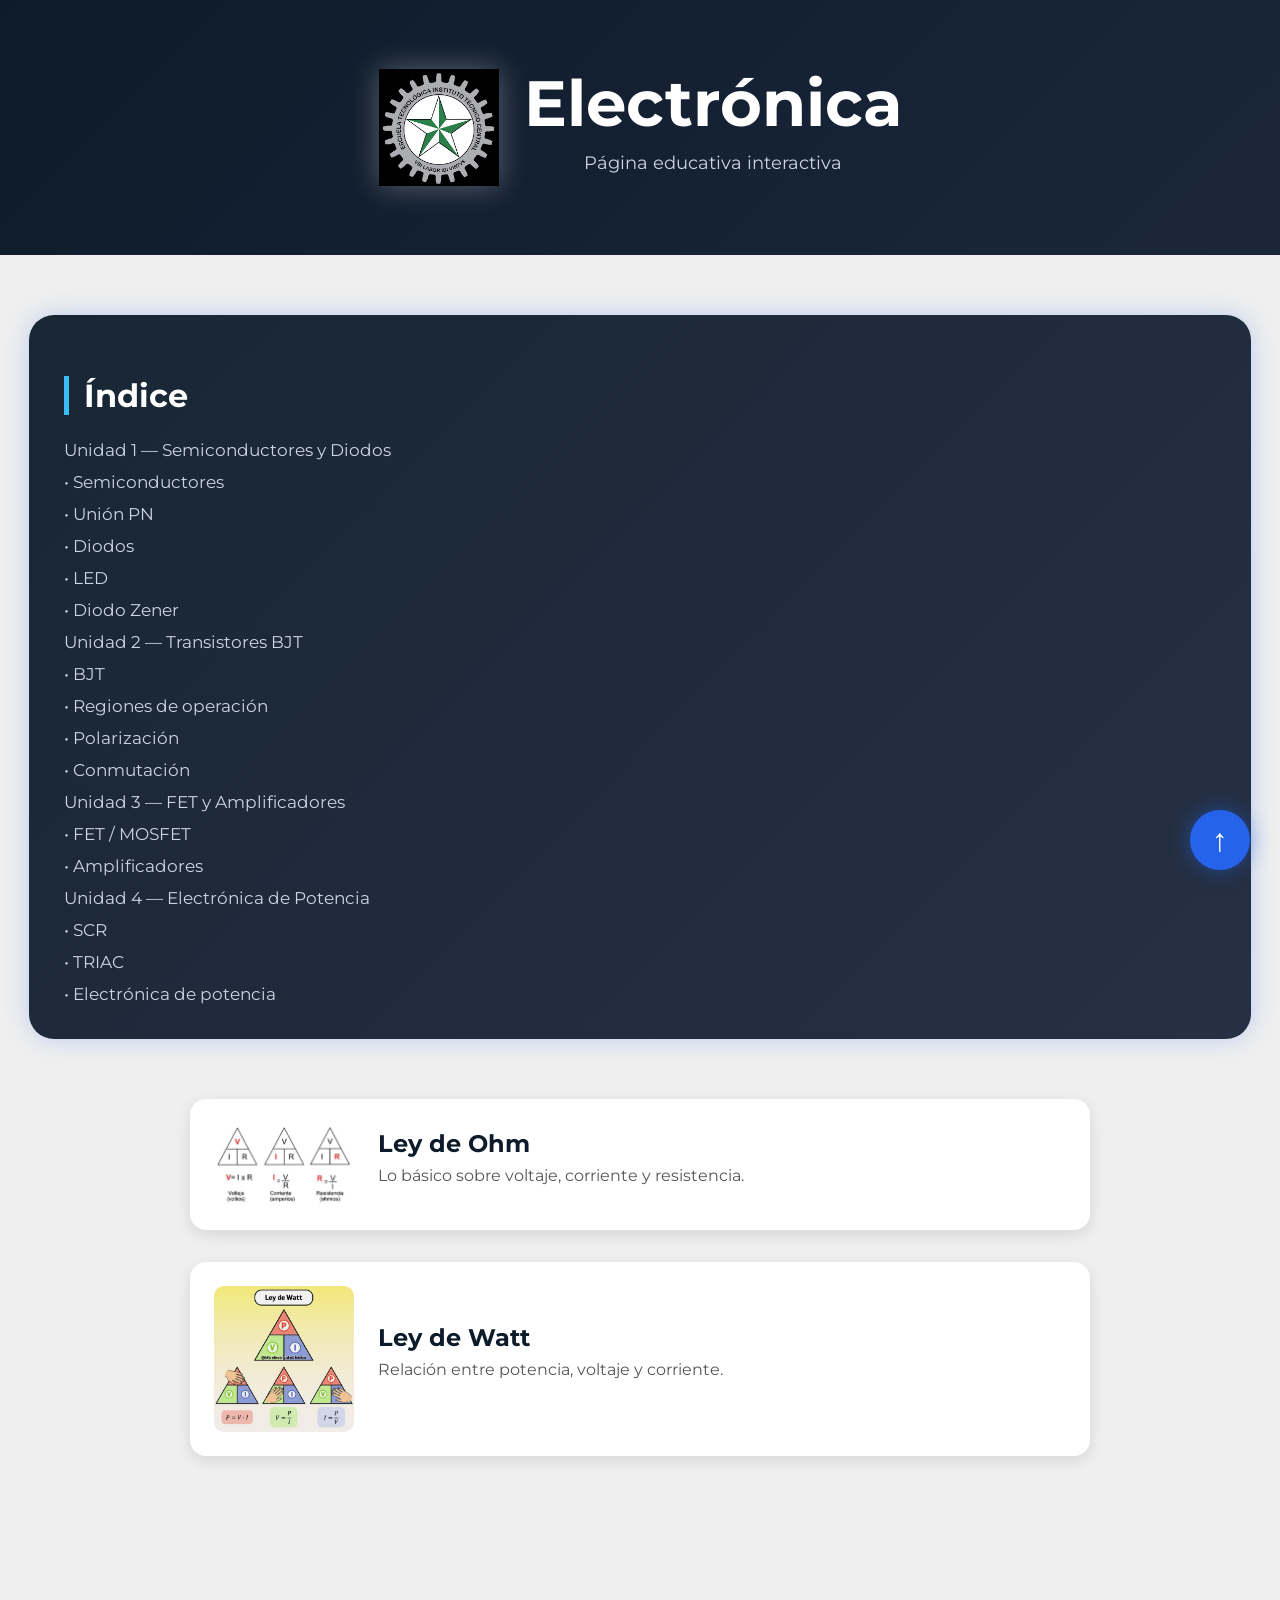
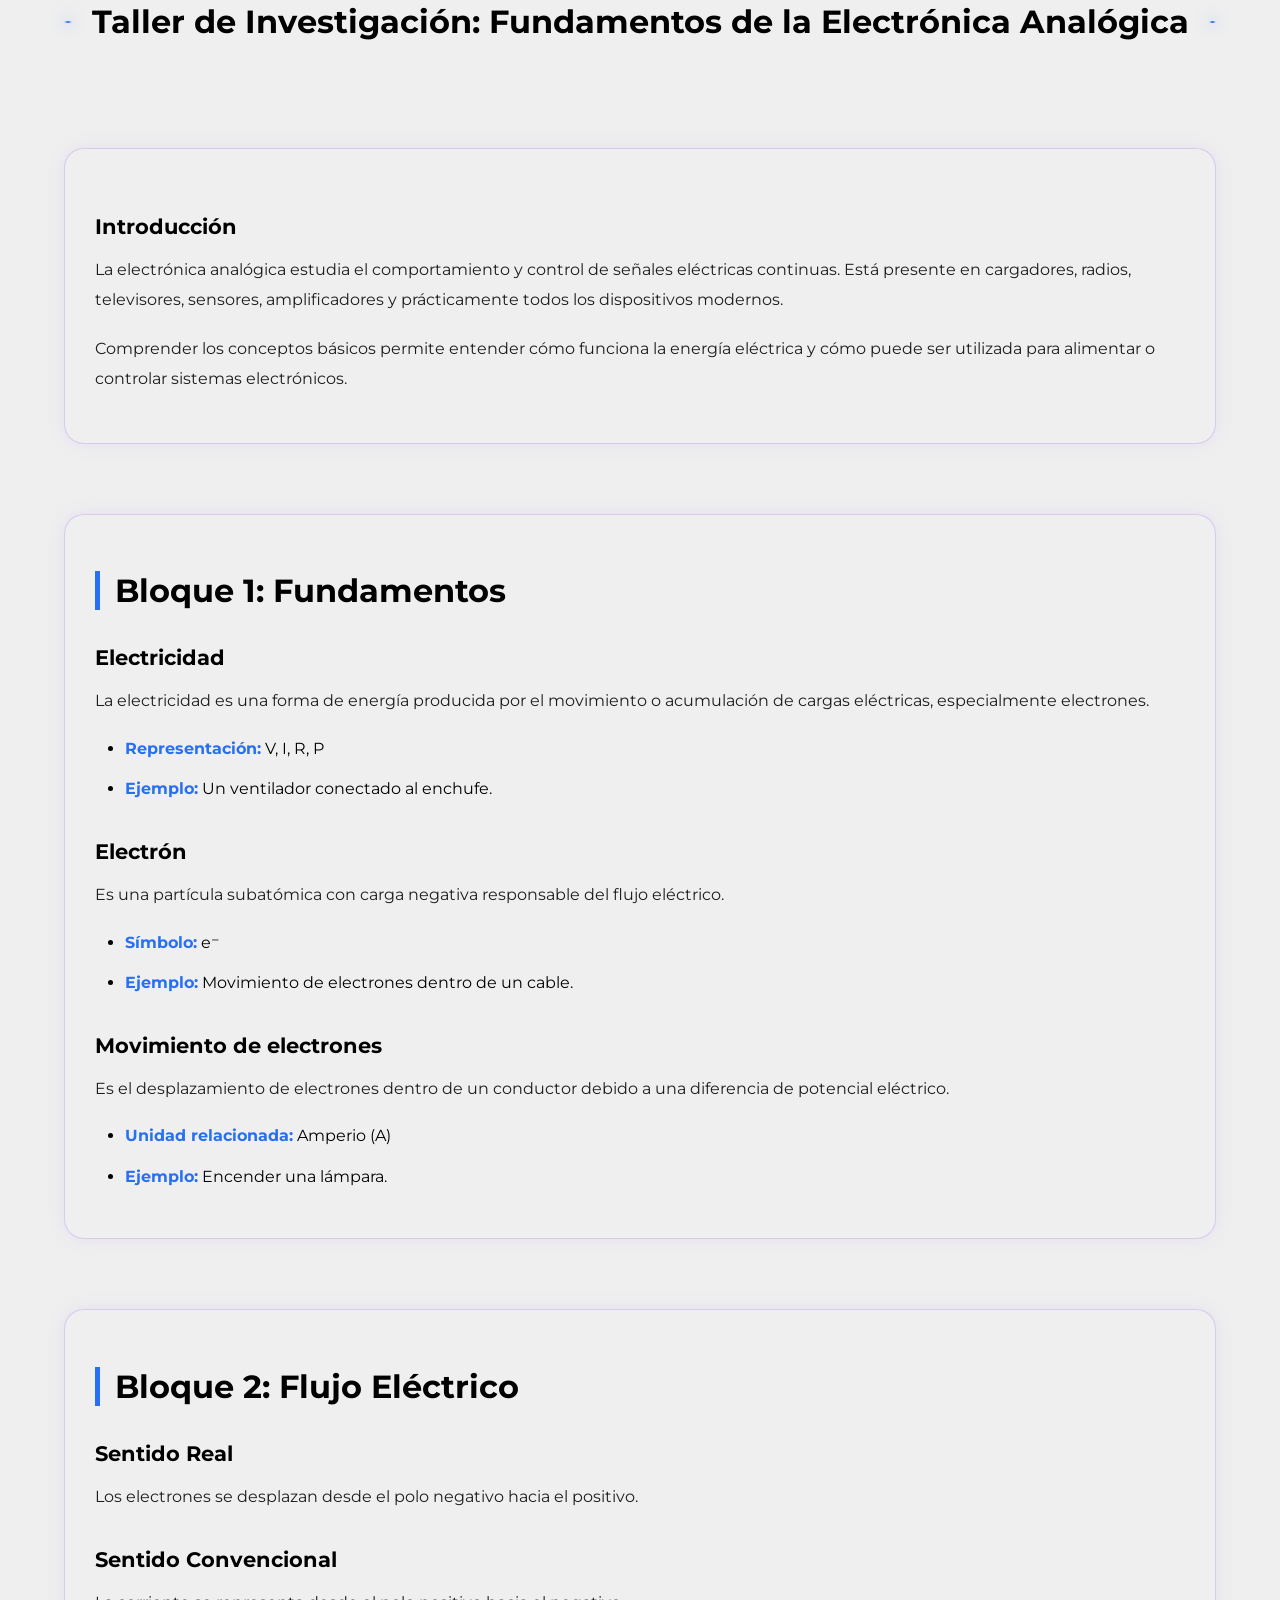
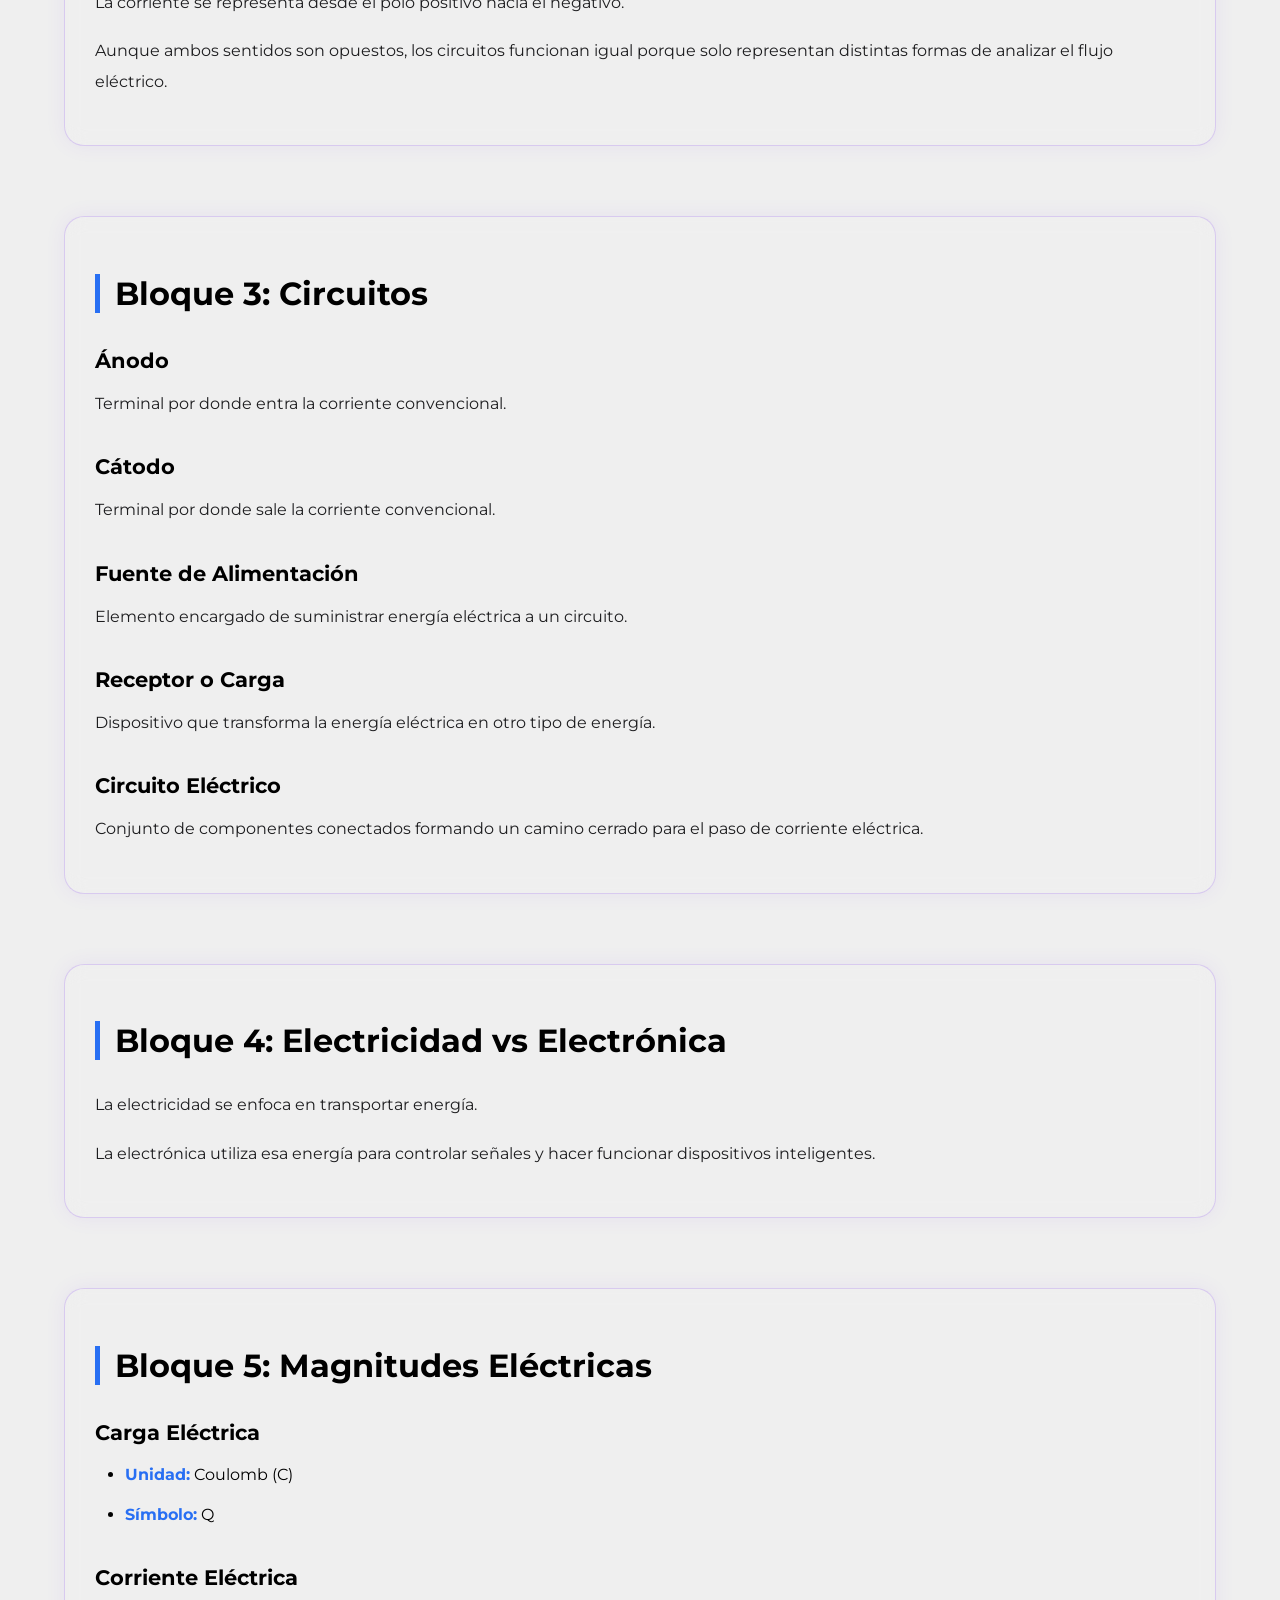
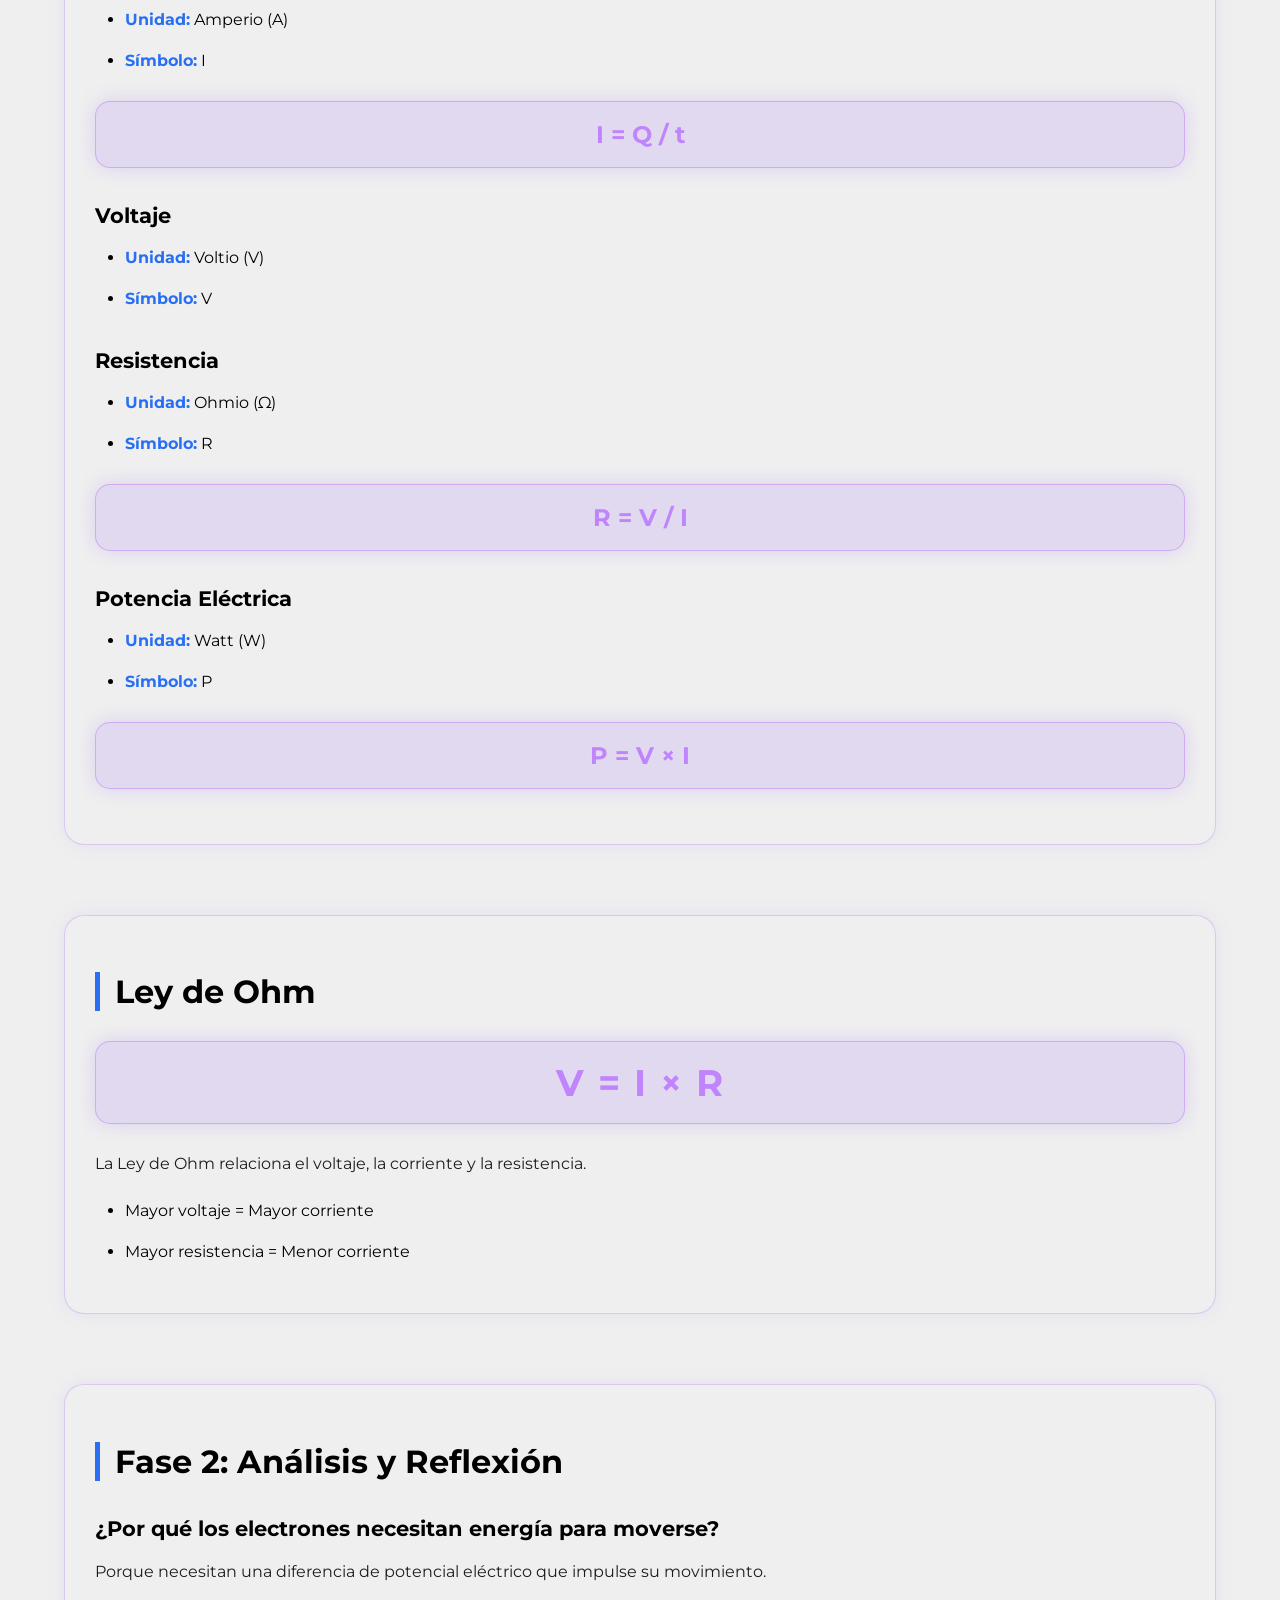
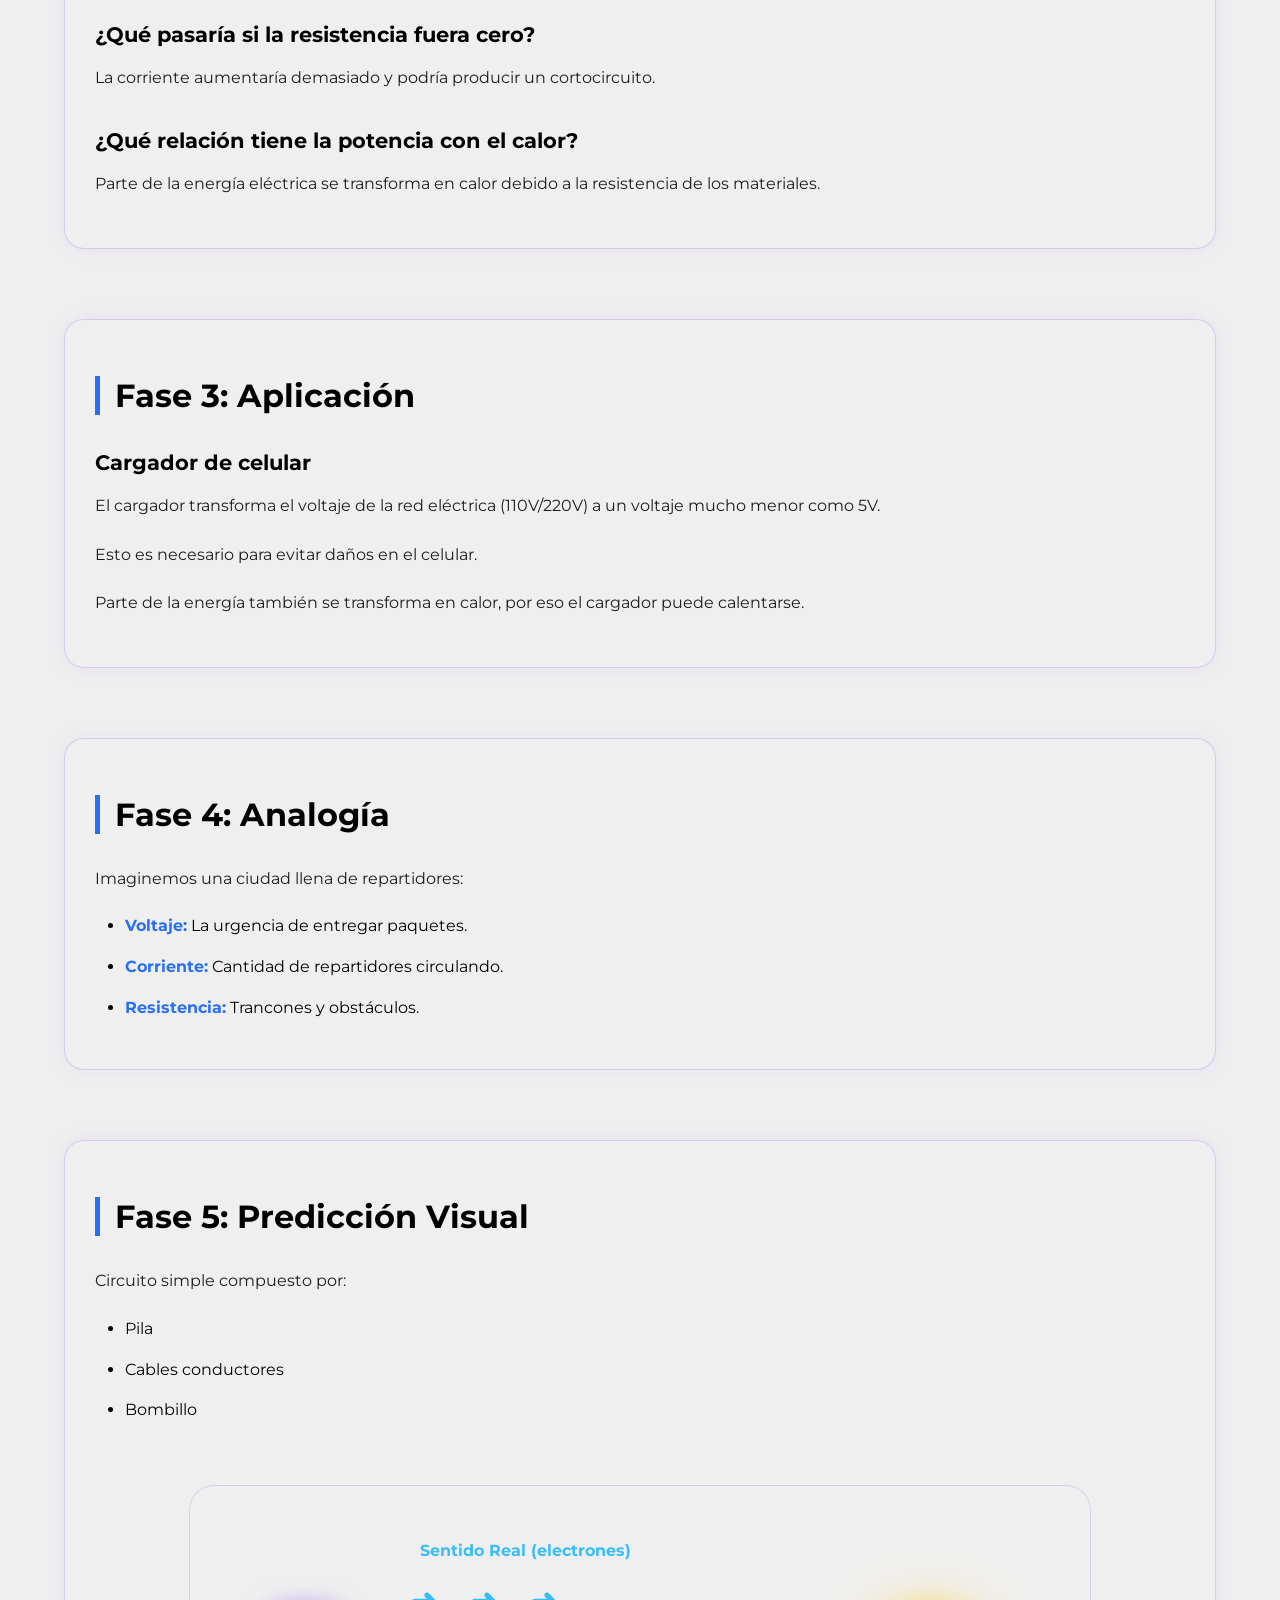
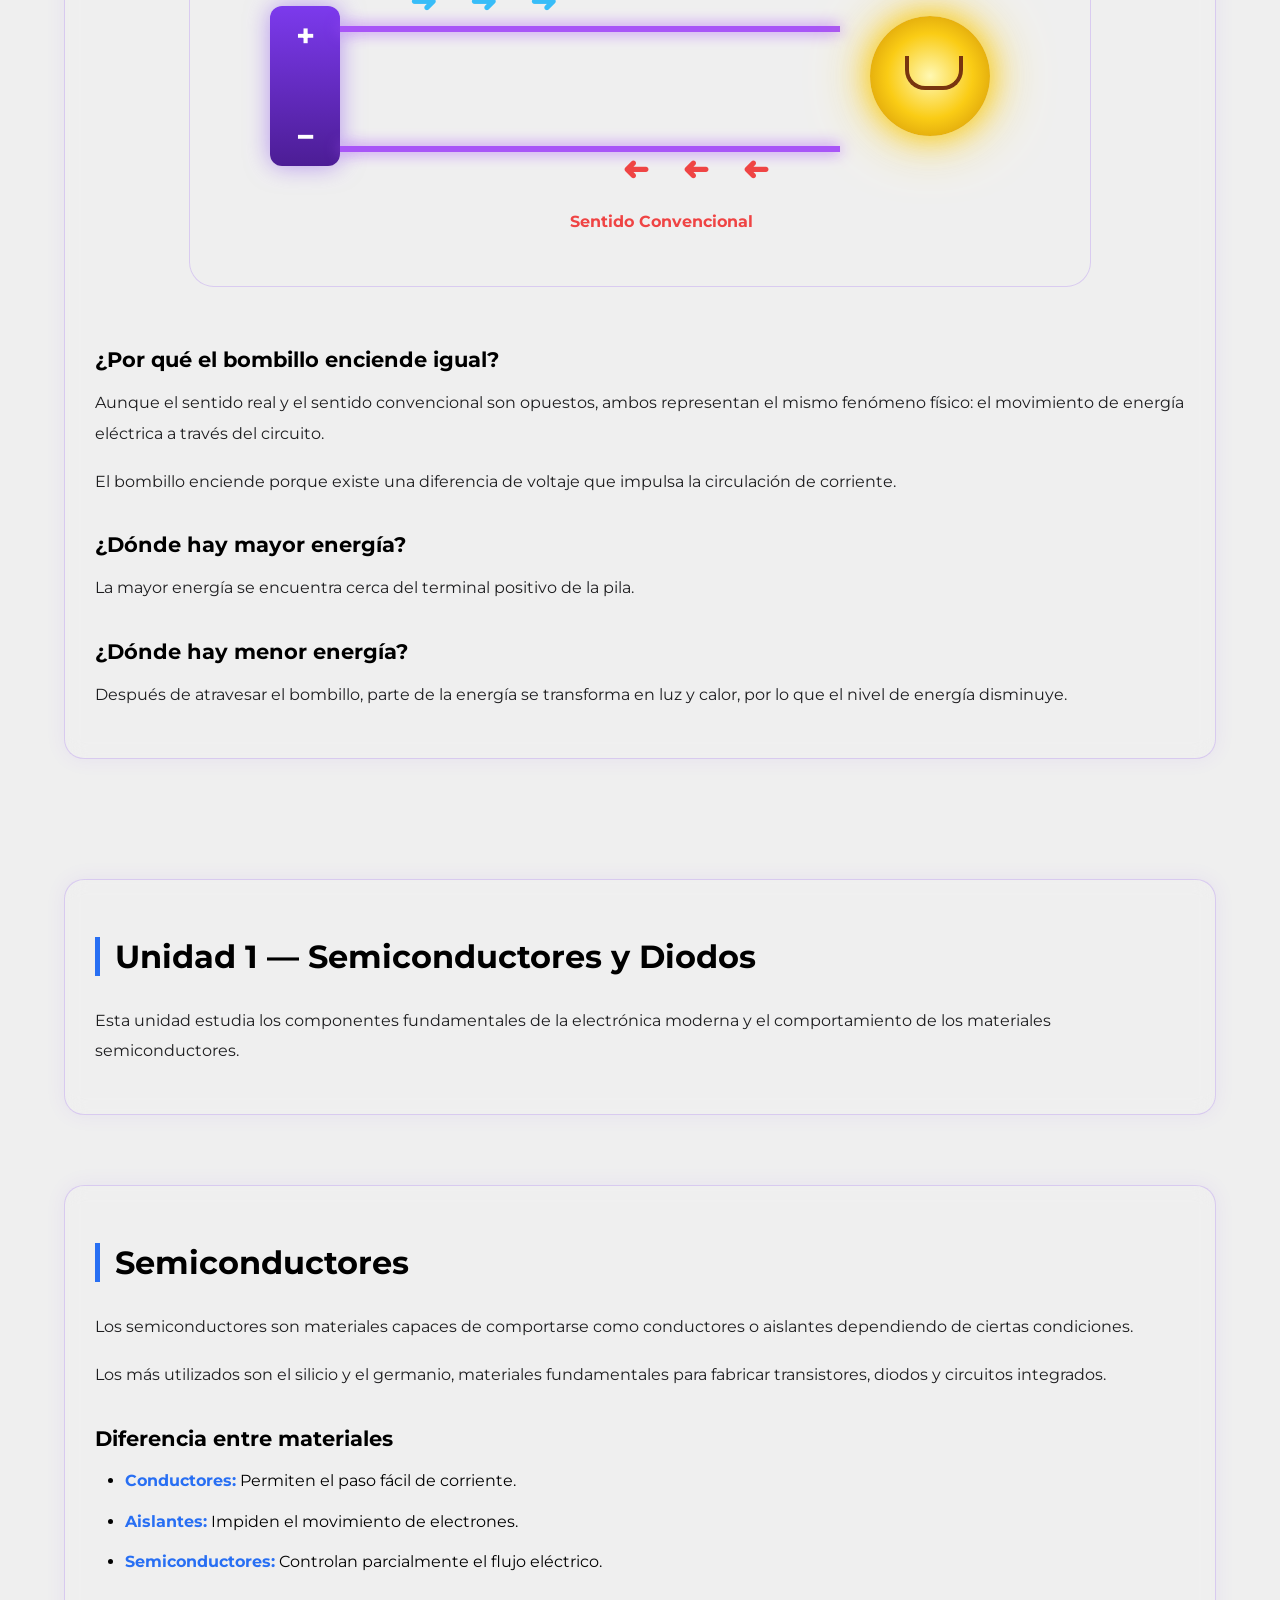
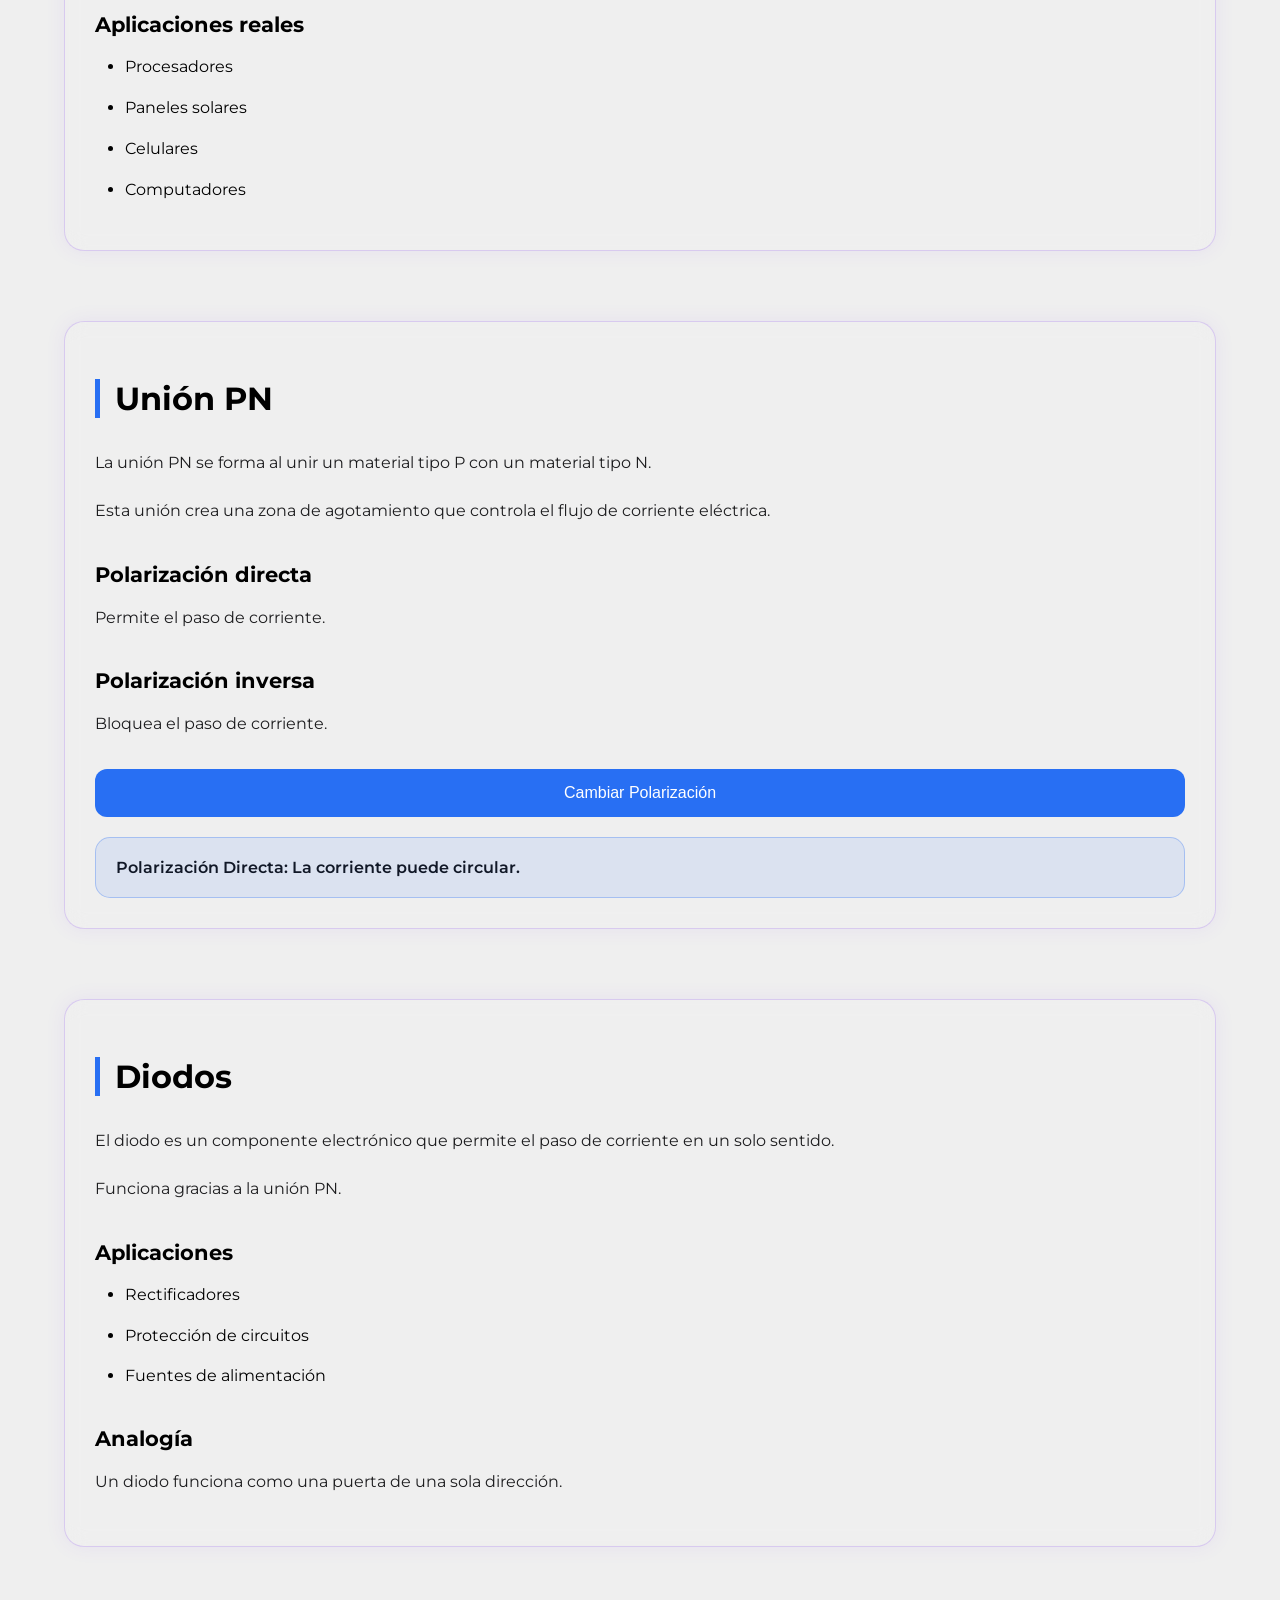
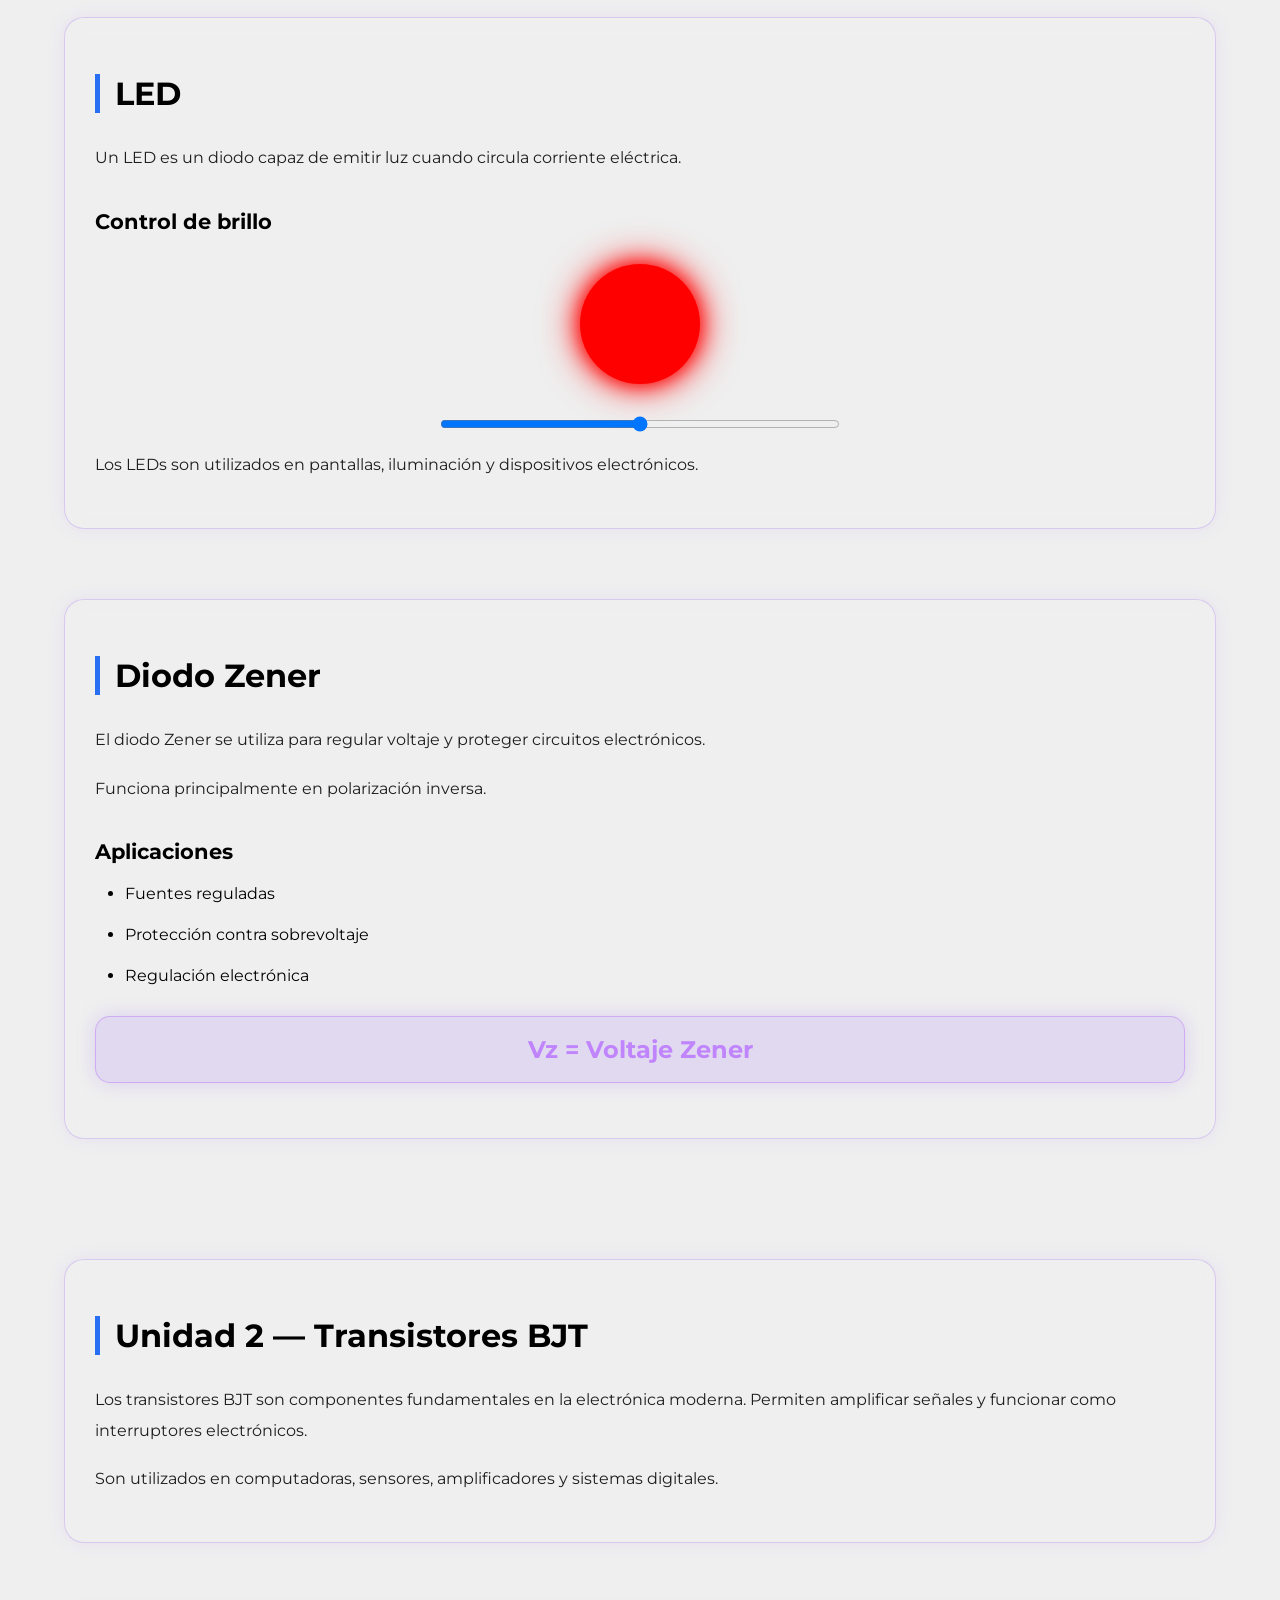
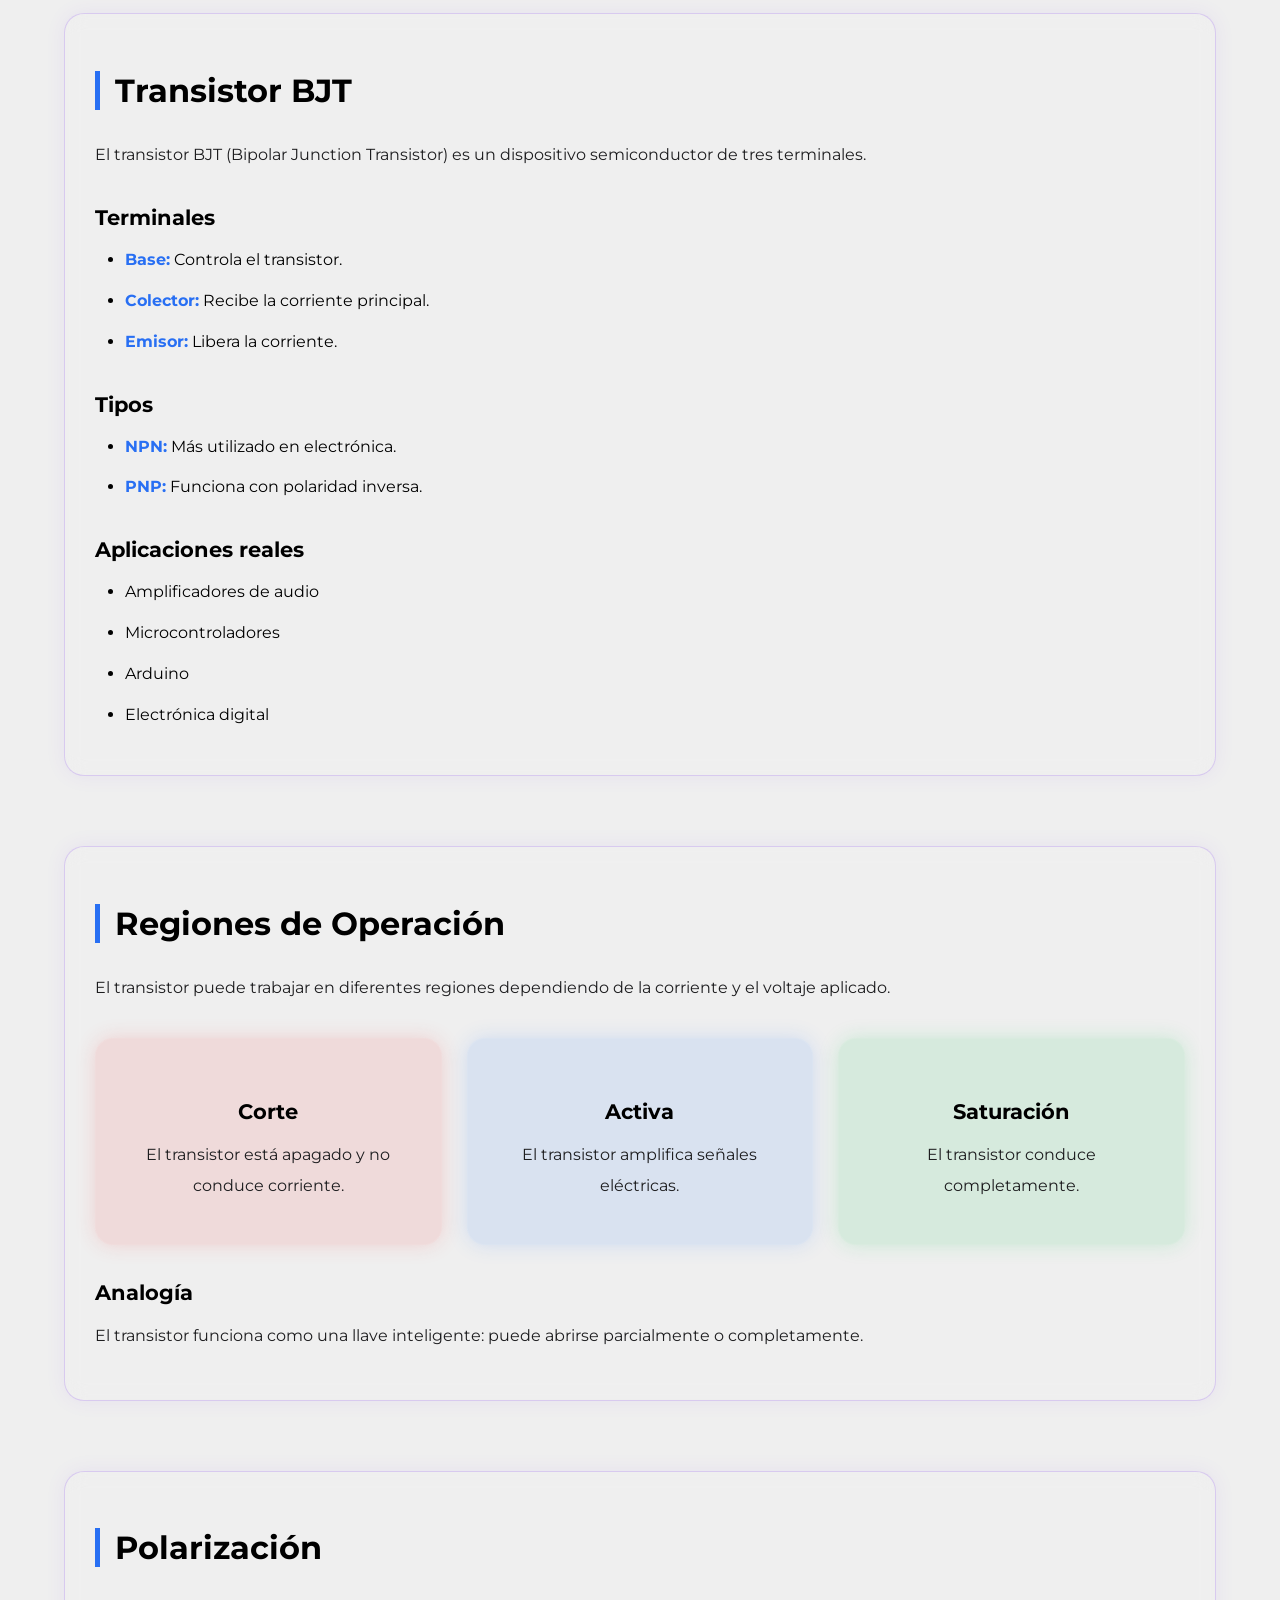
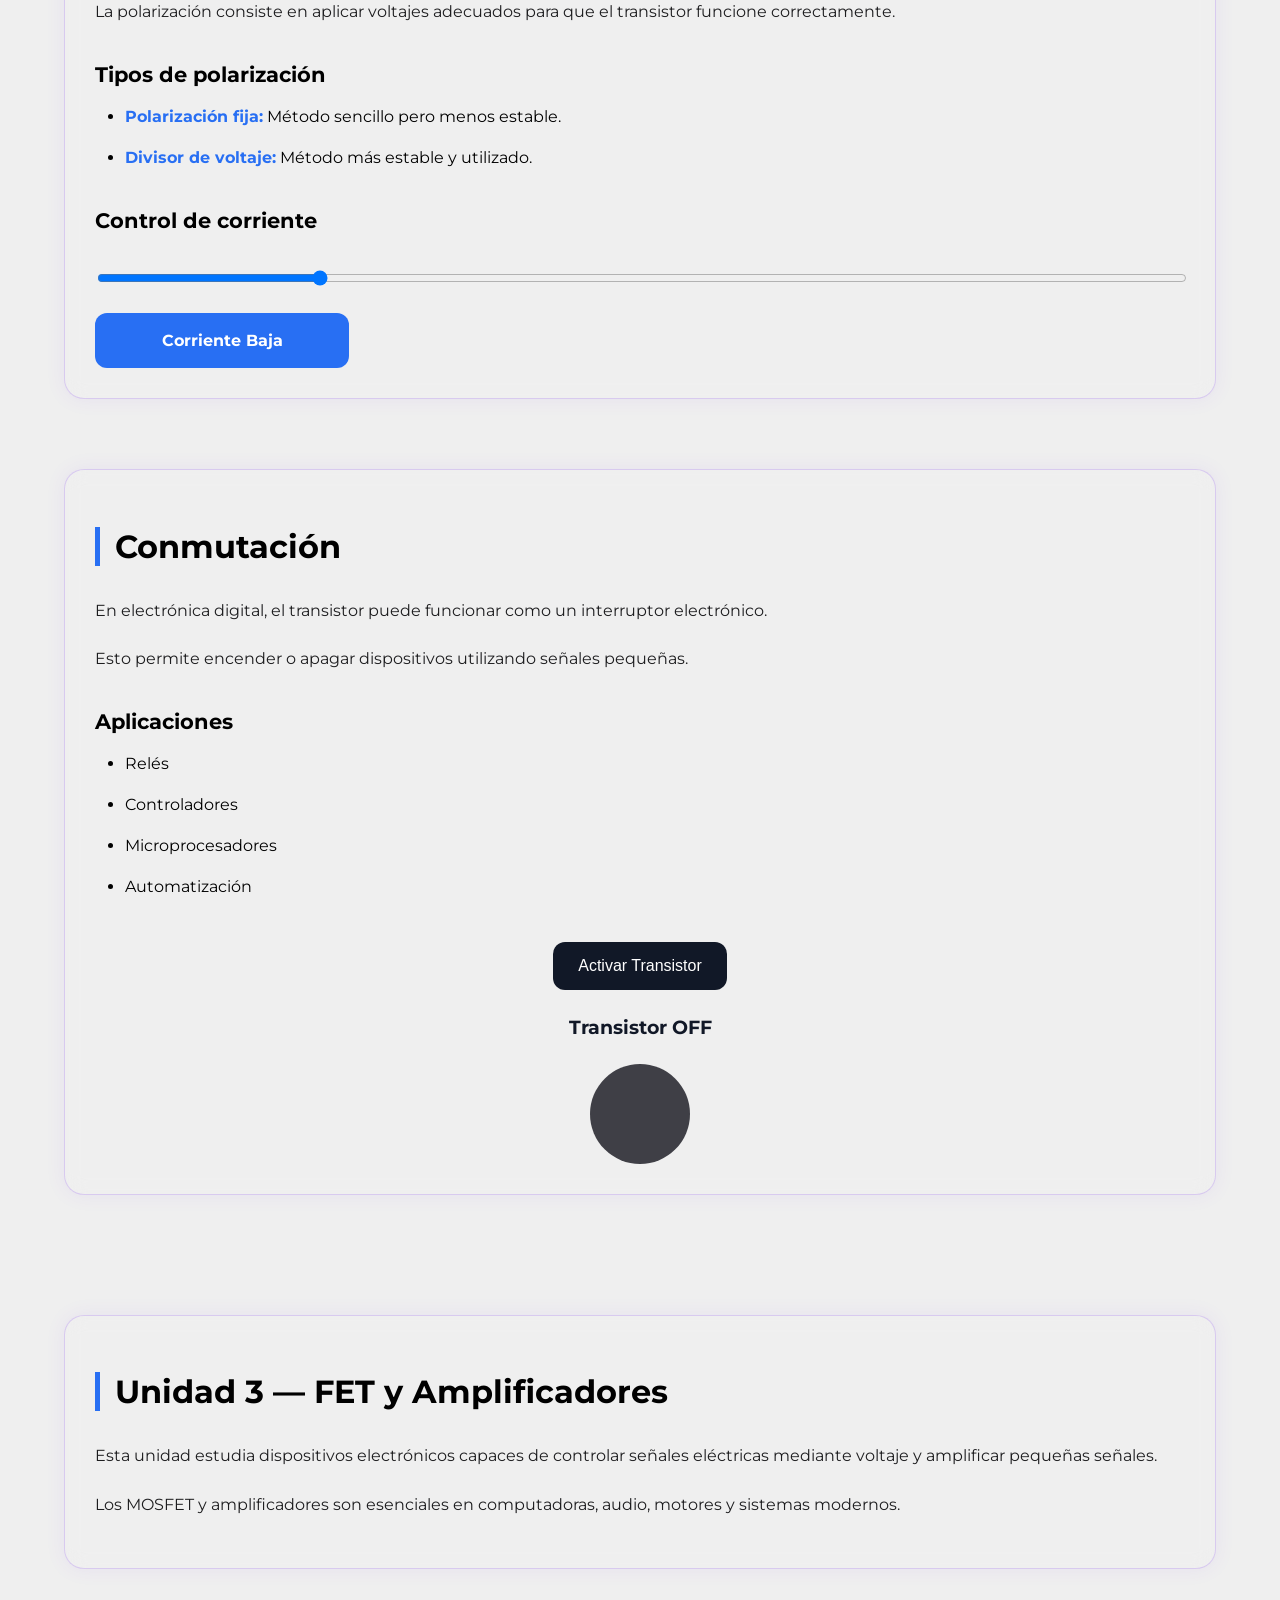
==== commit 34361206: "Add files via upload" ====
--- a/MiPagina/index.html
+++ b/MiPagina/index.html
@@ -17,8 +17,68 @@
 <body>
 
     <header>
-        <h1>Electrónica</h1>
+
+        <div class="header-content">
+    
+            <img
+            src="img/logo.png"
+            alt="Logo Universidad"
+            class="logo-universidad"
+            >
+    
+            <div>
+    
+                <h1>Electrónica</h1>
+    
+                <p>
+                    Página educativa interactiva
+                </p>
+    
+            </div>
+    
+        </div>
+    
     </header>
+
+<!-- ========================================================= -->
+<!-- INDICE DE NAVEGACION -->
+<!-- ========================================================= -->
+
+<nav class="indice">
+
+    <h2>Índice</h2>
+
+    <ul>
+
+        <li><a href="#unidad1">Unidad 1 — Semiconductores y Diodos</a></li>
+
+        <li><a href="#semiconductores">• Semiconductores</a></li>
+        <li><a href="#unionpn">• Unión PN</a></li>
+        <li><a href="#diodos">• Diodos</a></li>
+        <li><a href="#led">• LED</a></li>
+        <li><a href="#zener">• Diodo Zener</a></li>
+
+        <li><a href="#unidad2">Unidad 2 — Transistores BJT</a></li>
+
+        <li><a href="#bjt">• BJT</a></li>
+        <li><a href="#regiones">• Regiones de operación</a></li>
+        <li><a href="#polarizacion">• Polarización</a></li>
+        <li><a href="#conmutacion">• Conmutación</a></li>
+
+        <li><a href="#unidad3">Unidad 3 — FET y Amplificadores</a></li>
+
+        <li><a href="#mosfet">• FET / MOSFET</a></li>
+        <li><a href="#amplificadores">• Amplificadores</a></li>
+
+        <li><a href="#unidad4">Unidad 4 — Electrónica de Potencia</a></li>
+
+        <li><a href="#scr">• SCR</a></li>
+        <li><a href="#triac">• TRIAC</a></li>
+        <li><a href="#potencia">• Electrónica de potencia</a></li>
+
+    </ul>
+
+</nav>
 
     <section class="container">
 
@@ -532,7 +592,1012 @@
 
 </section>
 
+<!-- ========================================================= -->
+<!-- UNIDAD 1 -->
+<!-- ========================================================= -->
+
+<section
+id="unidad1"
+class="taller-electronica"
+>
+
+    <div class="bloque-taller">
+
+        <h2>
+            Unidad 1 — Semiconductores y Diodos
+        </h2>
+
+        <p>
+            Esta unidad estudia los componentes fundamentales
+            de la electrónica moderna y el comportamiento
+            de los materiales semiconductores.
+        </p>
+
+    </div>
+
+    <!-- ========================================================= -->
+    <!-- SEMICONDUCTORES -->
+    <!-- ========================================================= -->
+
+    <div
+    id="semiconductores"
+    class="bloque-taller"
+    >
+
+        <h2>Semiconductores</h2>
+
+        <p>
+            Los semiconductores son materiales capaces de
+            comportarse como conductores o aislantes dependiendo
+            de ciertas condiciones.
+        </p>
+
+        <p>
+            Los más utilizados son el silicio y el germanio,
+            materiales fundamentales para fabricar transistores,
+            diodos y circuitos integrados.
+        </p>
+
+        <h3>Diferencia entre materiales</h3>
+
+        <ul>
+            <li>
+                <strong>Conductores:</strong>
+                Permiten el paso fácil de corriente.
+            </li>
+
+            <li>
+                <strong>Aislantes:</strong>
+                Impiden el movimiento de electrones.
+            </li>
+
+            <li>
+                <strong>Semiconductores:</strong>
+                Controlan parcialmente el flujo eléctrico.
+            </li>
+        </ul>
+
+        <h3>Aplicaciones reales</h3>
+
+        <ul>
+            <li>Procesadores</li>
+            <li>Paneles solares</li>
+            <li>Celulares</li>
+            <li>Computadores</li>
+        </ul>
+
+    </div>
+
+    <!-- ========================================================= -->
+    <!-- UNION PN -->
+    <!-- ========================================================= -->
+
+    <div
+    id="unionpn"
+    class="bloque-taller"
+    >
+
+        <h2>Unión PN</h2>
+
+        <p>
+            La unión PN se forma al unir un material tipo P
+            con un material tipo N.
+        </p>
+
+        <p>
+            Esta unión crea una zona de agotamiento que controla
+            el flujo de corriente eléctrica.
+        </p>
+
+        <h3>Polarización directa</h3>
+
+        <p>
+            Permite el paso de corriente.
+        </p>
+
+        <h3>Polarización inversa</h3>
+
+        <p>
+            Bloquea el paso de corriente.
+        </p>
+
+        <!-- ========================================================= -->
+        <!-- INTERACCION -->
+        <!-- ========================================================= -->
+
+        <div class="unionpn-box">
+
+            <button onclick="cambiarPolarizacion()">
+                Cambiar Polarización
+            </button>
+
+            <div id="estadoPN">
+
+                Polarización Directa:
+                La corriente puede circular.
+
+            </div>
+
+        </div>
+
+    </div>
+
+    <!-- ========================================================= -->
+    <!-- DIODOS -->
+    <!-- ========================================================= -->
+
+    <div
+    id="diodos"
+    class="bloque-taller"
+    >
+
+        <h2>Diodos</h2>
+
+        <p>
+            El diodo es un componente electrónico que permite
+            el paso de corriente en un solo sentido.
+        </p>
+
+        <p>
+            Funciona gracias a la unión PN.
+        </p>
+
+        <h3>Aplicaciones</h3>
+
+        <ul>
+            <li>Rectificadores</li>
+            <li>Protección de circuitos</li>
+            <li>Fuentes de alimentación</li>
+        </ul>
+
+        <h3>Analogía</h3>
+
+        <p>
+            Un diodo funciona como una puerta de una sola dirección.
+        </p>
+
+    </div>
+
+    <!-- ========================================================= -->
+    <!-- LED -->
+    <!-- ========================================================= -->
+
+    <div
+    id="led"
+    class="bloque-taller"
+    >
+
+        <h2>LED</h2>
+
+        <p>
+            Un LED es un diodo capaz de emitir luz
+            cuando circula corriente eléctrica.
+        </p>
+
+        <h3>Control de brillo</h3>
+
+        <div class="led-container">
+
+            <div id="ledLight"></div>
+
+            <input
+            type="range"
+            min="0"
+            max="100"
+            value="50"
+            id="sliderLED"
+            oninput="controlarLED()"
+            >
+
+        </div>
+
+        <p>
+            Los LEDs son utilizados en pantallas,
+            iluminación y dispositivos electrónicos.
+        </p>
+
+    </div>
+
+    <!-- ========================================================= -->
+    <!-- ZENER -->
+    <!-- ========================================================= -->
+
+    <div
+    id="zener"
+    class="bloque-taller"
+    >
+
+        <h2>Diodo Zener</h2>
+
+        <p>
+            El diodo Zener se utiliza para regular voltaje
+            y proteger circuitos electrónicos.
+        </p>
+
+        <p>
+            Funciona principalmente en polarización inversa.
+        </p>
+
+        <h3>Aplicaciones</h3>
+
+        <ul>
+            <li>Fuentes reguladas</li>
+            <li>Protección contra sobrevoltaje</li>
+            <li>Regulación electrónica</li>
+        </ul>
+
+        <div class="formula">
+            Vz = Voltaje Zener
+        </div>
+
+    </div>
+
+</section>
+
+
+<!-- ========================================================= -->
+<!-- UNIDAD 2 -->
+<!-- ========================================================= -->
+
+<section
+id="unidad2"
+class="taller-electronica"
+>
+
+    <!-- ========================================================= -->
+    <!-- INTRO -->
+    <!-- ========================================================= -->
+
+    <div class="bloque-taller">
+
+        <h2>
+            Unidad 2 — Transistores BJT
+        </h2>
+
+        <p>
+            Los transistores BJT son componentes fundamentales
+            en la electrónica moderna. Permiten amplificar señales
+            y funcionar como interruptores electrónicos.
+        </p>
+
+        <p>
+            Son utilizados en computadoras, sensores,
+            amplificadores y sistemas digitales.
+        </p>
+
+    </div>
+
+    <!-- ========================================================= -->
+    <!-- BJT -->
+    <!-- ========================================================= -->
+
+    <div
+    id="bjt"
+    class="bloque-taller"
+    >
+
+        <h2>Transistor BJT</h2>
+
+        <p>
+            El transistor BJT (Bipolar Junction Transistor)
+            es un dispositivo semiconductor de tres terminales.
+        </p>
+
+        <h3>Terminales</h3>
+
+        <ul>
+            <li>
+                <strong>Base:</strong>
+                Controla el transistor.
+            </li>
+
+            <li>
+                <strong>Colector:</strong>
+                Recibe la corriente principal.
+            </li>
+
+            <li>
+                <strong>Emisor:</strong>
+                Libera la corriente.
+            </li>
+        </ul>
+
+        <h3>Tipos</h3>
+
+        <ul>
+            <li>
+                <strong>NPN:</strong>
+                Más utilizado en electrónica.
+            </li>
+
+            <li>
+                <strong>PNP:</strong>
+                Funciona con polaridad inversa.
+            </li>
+        </ul>
+
+        <h3>Aplicaciones reales</h3>
+
+        <ul>
+            <li>Amplificadores de audio</li>
+            <li>Microcontroladores</li>
+            <li>Arduino</li>
+            <li>Electrónica digital</li>
+        </ul>
+
+    </div>
+
+    <!-- ========================================================= -->
+    <!-- REGIONES -->
+    <!-- ========================================================= -->
+
+    <div
+    id="regiones"
+    class="bloque-taller"
+    >
+
+        <h2>Regiones de Operación</h2>
+
+        <p>
+            El transistor puede trabajar en diferentes regiones
+            dependiendo de la corriente y el voltaje aplicado.
+        </p>
+
+        <div class="regiones-grid">
+
+            <div class="region-card corte">
+
+                <h3>Corte</h3>
+
+                <p>
+                    El transistor está apagado
+                    y no conduce corriente.
+                </p>
+
+            </div>
+
+            <div class="region-card activa">
+
+                <h3>Activa</h3>
+
+                <p>
+                    El transistor amplifica señales eléctricas.
+                </p>
+
+            </div>
+
+            <div class="region-card saturacion">
+
+                <h3>Saturación</h3>
+
+                <p>
+                    El transistor conduce completamente.
+                </p>
+
+            </div>
+
+        </div>
+
+        <h3>Analogía</h3>
+
+        <p>
+            El transistor funciona como una llave inteligente:
+            puede abrirse parcialmente o completamente.
+        </p>
+
+    </div>
+
+    <!-- ========================================================= -->
+    <!-- POLARIZACION -->
+    <!-- ========================================================= -->
+
+    <div
+    id="polarizacion"
+    class="bloque-taller"
+    >
+
+        <h2>Polarización</h2>
+
+        <p>
+            La polarización consiste en aplicar voltajes adecuados
+            para que el transistor funcione correctamente.
+        </p>
+
+        <h3>Tipos de polarización</h3>
+
+        <ul>
+
+            <li>
+                <strong>Polarización fija:</strong>
+                Método sencillo pero menos estable.
+            </li>
+
+            <li>
+                <strong>Divisor de voltaje:</strong>
+                Método más estable y utilizado.
+            </li>
+
+        </ul>
+
+        <h3>Control de corriente</h3>
+
+        <div class="slider-box">
+
+            <input
+            type="range"
+            min="0"
+            max="100"
+            value="20"
+            id="sliderCorriente"
+            oninput="controlarCorriente()"
+            >
+
+            <div id="barraCorriente">
+
+                Corriente Baja
+
+            </div>
+
+        </div>
+
+    </div>
+
+    <!-- ========================================================= -->
+    <!-- CONMUTACION -->
+    <!-- ========================================================= -->
+
+    <div
+    id="conmutacion"
+    class="bloque-taller"
+    >
+
+        <h2>Conmutación</h2>
+
+        <p>
+            En electrónica digital, el transistor puede funcionar
+            como un interruptor electrónico.
+        </p>
+
+        <p>
+            Esto permite encender o apagar dispositivos
+            utilizando señales pequeñas.
+        </p>
+
+        <h3>Aplicaciones</h3>
+
+        <ul>
+            <li>Relés</li>
+            <li>Controladores</li>
+            <li>Microprocesadores</li>
+            <li>Automatización</li>
+        </ul>
+
+        <!-- ========================================================= -->
+        <!-- INTERRUPTOR -->
+        <!-- ========================================================= -->
+
+        <div class="switch-container">
+
+            <button onclick="activarTransistor()">
+
+                Activar Transistor
+
+            </button>
+
+            <div id="estadoTransistor">
+
+                Transistor OFF
+
+            </div>
+
+            <div id="ledTransistor"></div>
+
+        </div>
+
+    </div>
+
+</section>
+
+
+<!-- ========================================================= -->
+<!-- UNIDAD 3 -->
+<!-- ========================================================= -->
+
+<section
+id="unidad3"
+class="taller-electronica"
+>
+
+    <!-- ========================================================= -->
+    <!-- INTRO -->
+    <!-- ========================================================= -->
+
+    <div class="bloque-taller">
+
+        <h2>
+            Unidad 3 — FET y Amplificadores
+        </h2>
+
+        <p>
+            Esta unidad estudia dispositivos electrónicos
+            capaces de controlar señales eléctricas mediante
+            voltaje y amplificar pequeñas señales.
+        </p>
+
+        <p>
+            Los MOSFET y amplificadores son esenciales
+            en computadoras, audio, motores y sistemas modernos.
+        </p>
+
+    </div>
+
+    <!-- ========================================================= -->
+    <!-- MOSFET -->
+    <!-- ========================================================= -->
+
+    <div
+    id="mosfet"
+    class="bloque-taller"
+    >
+
+        <h2>FET / MOSFET</h2>
+
+        <p>
+            Un MOSFET es un transistor controlado por voltaje.
+            A diferencia del BJT, requiere muy poca corriente
+            para funcionar.
+        </p>
+
+        <h3>Terminales</h3>
+
+        <ul>
+
+            <li>
+                <strong>Gate:</strong>
+                Controla el transistor.
+            </li>
+
+            <li>
+                <strong>Drain:</strong>
+                Entrada principal de corriente.
+            </li>
+
+            <li>
+                <strong>Source:</strong>
+                Salida de corriente.
+            </li>
+
+        </ul>
+
+        <h3>Diferencias entre BJT y MOSFET</h3>
+
+        <div class="comparacion-grid">
+
+            <div class="comparacion-card">
+
+                <h3>BJT</h3>
+
+                <ul>
+                    <li>Controlado por corriente</li>
+                    <li>Mayor consumo</li>
+                    <li>Muy usado en amplificación</li>
+                </ul>
+
+            </div>
+
+            <div class="comparacion-card">
+
+                <h3>MOSFET</h3>
+
+                <ul>
+                    <li>Controlado por voltaje</li>
+                    <li>Menor consumo</li>
+                    <li>Muy usado en potencia</li>
+                </ul>
+
+            </div>
+
+        </div>
+
+        <!-- ========================================================= -->
+        <!-- CONTROL MOSFET -->
+        <!-- ========================================================= -->
+
+        <h3>Control de Voltaje Gate</h3>
+
+        <div class="mosfet-control">
+
+            <input
+            type="range"
+            min="0"
+            max="100"
+            value="10"
+            id="sliderGate"
+            oninput="controlarMOSFET()"
+            >
+
+            <div id="estadoMOSFET">
+
+                Voltaje Bajo
+
+            </div>
+
+            <div class="canal-mosfet">
+
+                <div id="flujoMOSFET"></div>
+
+            </div>
+
+        </div>
+
+    </div>
+
+    <!-- ========================================================= -->
+    <!-- AMPLIFICADORES -->
+    <!-- ========================================================= -->
+
+    <div
+    id="amplificadores"
+    class="bloque-taller"
+    >
+
+        <h2>Amplificadores</h2>
+
+        <p>
+            Un amplificador aumenta la amplitud
+            de una señal eléctrica.
+        </p>
+
+        <p>
+            Son fundamentales en sistemas de audio,
+            radios, televisores y micrófonos.
+        </p>
+
+        <h3>Conceptos importantes</h3>
+
+        <ul>
+
+            <li>
+                <strong>Señal de entrada:</strong>
+                Señal pequeña inicial.
+            </li>
+
+            <li>
+                <strong>Ganancia:</strong>
+                Nivel de amplificación.
+            </li>
+
+            <li>
+                <strong>Señal de salida:</strong>
+                Señal amplificada.
+            </li>
+
+        </ul>
+
+        <!-- ========================================================= -->
+        <!-- GANANCIA -->
+        <!-- ========================================================= -->
+
+        <h3>Control de Ganancia</h3>
+
+        <div class="ganancia-box">
+
+            <input
+            type="range"
+            min="1"
+            max="100"
+            value="20"
+            id="sliderGanancia"
+            oninput="controlarGanancia()"
+            >
+
+            <div class="grafica-container">
+
+                <div class="onda entrada">
+
+                    Entrada
+
+                </div>
+
+                <div
+                class="onda salida"
+                id="ondaSalida"
+                >
+
+                    Salida
+
+                </div>
+
+            </div>
+
+            <p id="textoGanancia">
+
+                Ganancia Baja
+
+            </p>
+
+        </div>
+
+        <h3>Aplicaciones reales</h3>
+
+        <ul>
+
+            <li>Parlantes</li>
+            <li>Micrófonos</li>
+            <li>Radios</li>
+            <li>Sistemas de sonido</li>
+
+        </ul>
+
+    </div>
+
+</section>
+
+
+<!-- ========================================================= -->
+<!-- UNIDAD 4 -->
+<!-- ========================================================= -->
+
+<section
+id="unidad4"
+class="taller-electronica"
+>
+
+    <!-- ========================================================= -->
+    <!-- INTRO -->
+    <!-- ========================================================= -->
+
+    <div class="bloque-taller">
+
+        <h2>
+            Unidad 4 — Electrónica de Potencia
+        </h2>
+
+        <p>
+            La electrónica de potencia estudia dispositivos
+            capaces de controlar grandes cantidades de energía eléctrica.
+        </p>
+
+        <p>
+            Estos componentes son utilizados en sistemas industriales,
+            controladores de motores, dimmers y conversores de energía.
+        </p>
+
+    </div>
+
+    <!-- ========================================================= -->
+    <!-- SCR -->
+    <!-- ========================================================= -->
+
+    <div
+    id="scr"
+    class="bloque-taller"
+    >
+
+        <h2>SCR</h2>
+
+        <p>
+            El SCR (Rectificador Controlado de Silicio)
+            es un dispositivo semiconductor utilizado
+            para controlar potencia eléctrica.
+        </p>
+
+        <h3>Funcionamiento</h3>
+
+        <p>
+            El SCR permanece apagado hasta recibir
+            una señal de disparo en la compuerta.
+        </p>
+
+        <h3>Aplicaciones reales</h3>
+
+        <ul>
+
+            <li>Control industrial</li>
+            <li>Rectificadores controlados</li>
+            <li>Sistemas de potencia</li>
+            <li>Automatización</li>
+
+        </ul>
+
+        <!-- ========================================================= -->
+        <!-- INTERACCION SCR -->
+        <!-- ========================================================= -->
+
+        <div class="scr-container">
+
+            <button onclick="activarSCR()">
+
+                Disparar SCR
+
+            </button>
+
+            <div id="estadoSCR">
+
+                SCR Desactivado
+
+            </div>
+
+            <div class="carga-scr">
+
+                <div id="luzSCR"></div>
+
+            </div>
+
+        </div>
+
+    </div>
+
+    <!-- ========================================================= -->
+    <!-- TRIAC -->
+    <!-- ========================================================= -->
+
+    <div
+    id="triac"
+    class="bloque-taller"
+    >
+
+        <h2>TRIAC</h2>
+
+        <p>
+            El TRIAC es un componente utilizado
+            para controlar corriente alterna (AC).
+        </p>
+
+        <p>
+            Permite regular la cantidad de energía
+            entregada a una carga.
+        </p>
+
+        <h3>Aplicaciones</h3>
+
+        <ul>
+
+            <li>Dimmers de iluminación</li>
+            <li>Control de ventiladores</li>
+            <li>Control de velocidad</li>
+
+        </ul>
+
+        <!-- ========================================================= -->
+        <!-- DIMMER -->
+        <!-- ========================================================= -->
+
+        <h3>Control de Brillo</h3>
+
+        <div class="triac-box">
+
+            <div id="bombilloTRIAC"></div>
+
+            <input
+            type="range"
+            min="0"
+            max="100"
+            value="50"
+            id="sliderTRIAC"
+            oninput="controlarTRIAC()"
+            >
+
+            <p id="textoTRIAC">
+
+                Potencia Media
+
+            </p>
+
+        </div>
+
+    </div>
+
+    <!-- ========================================================= -->
+    <!-- ELECTRONICA DE POTENCIA -->
+    <!-- ========================================================= -->
+
+    <div
+    id="potencia"
+    class="bloque-taller"
+    >
+
+        <h2>Electrónica de Potencia</h2>
+
+        <p>
+            La electrónica de potencia se encarga
+            de convertir, controlar y distribuir energía eléctrica.
+        </p>
+
+        <h3>Objetivos principales</h3>
+
+        <ul>
+
+            <li>Controlar motores</li>
+            <li>Ahorrar energía</li>
+            <li>Regular voltaje</li>
+            <li>Controlar altas corrientes</li>
+
+        </ul>
+
+        <h3>Aplicaciones reales</h3>
+
+        <div class="potencia-grid">
+
+            <div class="potencia-card">
+
+                <h3>Inversores</h3>
+
+                <p>
+                    Transforman corriente continua
+                    en corriente alterna.
+                </p>
+
+            </div>
+
+            <div class="potencia-card">
+
+                <h3>Fuentes Switching</h3>
+
+                <p>
+                    Utilizadas en computadores
+                    y cargadores modernos.
+                </p>
+
+            </div>
+
+            <div class="potencia-card">
+
+                <h3>Variadores</h3>
+
+                <p>
+                    Controlan velocidad de motores eléctricos.
+                </p>
+
+            </div>
+
+        </div>
+
+        <!-- ========================================================= -->
+        <!-- FLUJO ENERGIA -->
+        <!-- ========================================================= -->
+
+        <h3>Flujo de Energía</h3>
+
+        <div class="energia-container">
+
+            <div class="energia-box fuente">
+
+                Fuente
+
+            </div>
+
+            <div class="flecha-energia">
+
+                ➜ ➜ ➜
+
+            </div>
+
+            <div class="energia-box carga">
+
+                Motor / Carga
+
+            </div>
+
+        </div>
+
+    </div>
+
+</section>
     <script src="script.js"></script>
 
+  <!-- ========================================================= -->
+<!-- BOTON SUBIR -->
+<!-- ========================================================= -->
+
+<button
+id="btnTop"
+onclick="subirArriba()"
+>
+
+↑
+
+</button>
+    
 </body>
 </html>
--- a/MiPagina/style.css
+++ b/MiPagina/style.css
@@ -1,5 +1,6 @@
 html{
     font-family: 'Montserrat', sans-serif;
+    scroll-behavior:smooth;
 }
 
 body{
@@ -663,4 +664,845 @@
         font-size:0.8rem;
     }
 
+}
+
+/* ========================================================= */
+/* INDICE */
+/* ========================================================= */
+
+.indice{
+
+    width:90%;
+    max-width:1200px;
+
+    margin:60px auto;
+
+    padding:35px;
+
+    border-radius:25px;
+
+    background:linear-gradient(
+        135deg,
+        rgba(13,27,42,0.95),
+        rgba(27,38,59,0.95)
+    );
+
+    box-shadow:
+        0 0 25px rgba(40,111,243,0.25);
+
+}
+
+.indice h2{
+
+    color:white;
+
+    font-size:2rem;
+
+    margin-bottom:25px;
+
+    border-left:5px solid #38bdf8;
+
+    padding-left:15px;
+
+}
+
+.indice ul{
+
+    list-style:none;
+
+    padding:0;
+
+    margin:0;
+
+    display:grid;
+
+    gap:12px;
+}
+
+.indice li{
+
+    transition:0.3s ease;
+}
+
+.indice li:hover{
+
+    transform:translateX(8px);
+}
+
+.indice a{
+
+    color:#cbd5e1;
+
+    text-decoration:none;
+
+    font-size:1.05rem;
+
+    transition:0.3s ease;
+}
+
+.indice a:hover{
+
+    color:#38bdf8;
+
+    text-shadow:0 0 10px #38bdf8;
+}
+
+/* ========================================================= */
+/* UNION PN */
+/* ========================================================= */
+
+.unionpn-box{
+
+    margin-top:30px;
+
+    display:flex;
+    flex-direction:column;
+
+    gap:20px;
+}
+
+.unionpn-box button{
+
+    padding:15px;
+
+    border:none;
+
+    border-radius:12px;
+
+    background:#286ff3;
+
+    color:white;
+
+    font-size:1rem;
+
+    cursor:pointer;
+
+    transition:0.3s ease;
+}
+
+.unionpn-box button:hover{
+
+    background:#1d4ed8;
+}
+
+#estadoPN{
+
+    padding:20px;
+
+    border-radius:15px;
+
+    background:rgba(40,111,243,0.1);
+
+    border:1px solid rgba(40,111,243,0.3);
+
+    color:#111827;
+
+    font-weight:600;
+}
+
+/* ========================================================= */
+/* LED */
+/* ========================================================= */
+
+.led-container{
+
+    margin-top:30px;
+
+    display:flex;
+
+    flex-direction:column;
+
+    align-items:center;
+
+    gap:30px;
+}
+
+#ledLight{
+
+    width:120px;
+    height:120px;
+
+    border-radius:50%;
+
+    background:red;
+
+    box-shadow:
+        0 0 20px red,
+        0 0 40px red;
+
+    transition:0.2s ease;
+}
+
+#sliderLED{
+
+    width:100%;
+    max-width:400px;
+}
+
+/* ========================================================= */
+/* REGIONES BJT */
+/* ========================================================= */
+
+.regiones-grid{
+
+    display:grid;
+
+    grid-template-columns:
+    repeat(auto-fit, minmax(220px, 1fr));
+
+    gap:25px;
+
+    margin-top:35px;
+}
+
+.region-card{
+
+    padding:25px;
+
+    border-radius:18px;
+
+    text-align:center;
+
+    transition:0.3s ease;
+
+    border:1px solid rgba(255,255,255,0.08);
+}
+
+.region-card:hover{
+
+    transform:translateY(-5px);
+}
+
+.corte{
+
+    background:rgba(239,68,68,0.12);
+
+    box-shadow:
+        0 0 20px rgba(239,68,68,0.18);
+}
+
+.activa{
+
+    background:rgba(59,130,246,0.12);
+
+    box-shadow:
+        0 0 20px rgba(59,130,246,0.18);
+}
+
+.saturacion{
+
+    background:rgba(34,197,94,0.12);
+
+    box-shadow:
+        0 0 20px rgba(34,197,94,0.18);
+}
+
+/* ========================================================= */
+/* POLARIZACION */
+/* ========================================================= */
+
+.slider-box{
+
+    margin-top:35px;
+
+    display:flex;
+
+    flex-direction:column;
+
+    gap:25px;
+}
+
+#sliderCorriente{
+
+    width:100%;
+}
+
+#barraCorriente{
+
+    width:20%;
+
+    padding:18px;
+
+    border-radius:12px;
+
+    background:#286ff3;
+
+    color:white;
+
+    font-weight:bold;
+
+    text-align:center;
+
+    transition:0.3s ease;
+}
+
+/* ========================================================= */
+/* CONMUTACION */
+/* ========================================================= */
+
+.switch-container{
+
+    margin-top:40px;
+
+    display:flex;
+
+    flex-direction:column;
+
+    align-items:center;
+
+    gap:25px;
+}
+
+.switch-container button{
+
+    padding:15px 25px;
+
+    border:none;
+
+    border-radius:12px;
+
+    background:#111827;
+
+    color:white;
+
+    font-size:1rem;
+
+    cursor:pointer;
+
+    transition:0.3s ease;
+}
+
+.switch-container button:hover{
+
+    background:#1f2937;
+}
+
+#estadoTransistor{
+
+    font-size:1.2rem;
+
+    font-weight:bold;
+
+    color:#111827;
+}
+
+#ledTransistor{
+
+    width:100px;
+    height:100px;
+
+    border-radius:50%;
+
+    background:#3f3f46;
+
+    transition:0.3s ease;
+}
+
+/* ========================================================= */
+/* COMPARACION */
+/* ========================================================= */
+
+.comparacion-grid{
+
+    display:grid;
+
+    grid-template-columns:
+    repeat(auto-fit, minmax(250px,1fr));
+
+    gap:25px;
+
+    margin-top:35px;
+}
+
+.comparacion-card{
+
+    padding:25px;
+
+    border-radius:18px;
+
+    background:
+    rgba(59,130,246,0.08);
+
+    border:1px solid
+    rgba(59,130,246,0.2);
+
+    transition:0.3s ease;
+}
+
+.comparacion-card:hover{
+
+    transform:translateY(-5px);
+
+    box-shadow:
+    0 0 25px rgba(59,130,246,0.2);
+}
+
+/* ========================================================= */
+/* MOSFET */
+/* ========================================================= */
+
+.mosfet-control{
+
+    margin-top:35px;
+
+    display:flex;
+
+    flex-direction:column;
+
+    gap:25px;
+}
+
+#estadoMOSFET{
+
+    padding:18px;
+
+    border-radius:15px;
+
+    background:
+    rgba(59,130,246,0.12);
+
+    font-weight:bold;
+
+    text-align:center;
+}
+
+.canal-mosfet{
+
+    width:100%;
+
+    height:60px;
+
+    border-radius:15px;
+
+    background:#1e293b;
+
+    overflow:hidden;
+
+    position:relative;
+}
+
+#flujoMOSFET{
+
+    width:10%;
+
+    height:100%;
+
+    background:linear-gradient(
+        90deg,
+        #38bdf8,
+        #60a5fa
+    );
+
+    box-shadow:
+        0 0 25px #38bdf8;
+
+    transition:0.3s ease;
+}
+
+/* ========================================================= */
+/* AMPLIFICADORES */
+/* ========================================================= */
+
+.ganancia-box{
+
+    margin-top:35px;
+
+    display:flex;
+
+    flex-direction:column;
+
+    gap:30px;
+}
+
+.grafica-container{
+
+    display:flex;
+
+    align-items:flex-end;
+
+    justify-content:space-around;
+
+    gap:40px;
+
+    height:250px;
+}
+
+.onda{
+
+    width:120px;
+
+    border-radius:18px 18px 0 0;
+
+    display:flex;
+
+    align-items:center;
+
+    justify-content:center;
+
+    color:white;
+
+    font-weight:bold;
+
+    transition:0.3s ease;
+}
+
+.entrada{
+
+    height:80px;
+
+    background:#2563eb;
+}
+
+.salida{
+
+    height:100px;
+
+    background:#22c55e;
+}
+
+#textoGanancia{
+
+    text-align:center;
+
+    font-size:1.2rem;
+
+    font-weight:bold;
+
+    color:#111827;
+}
+
+/* ========================================================= */
+/* SCR */
+/* ========================================================= */
+
+.scr-container{
+
+    margin-top:35px;
+
+    display:flex;
+
+    flex-direction:column;
+
+    align-items:center;
+
+    gap:25px;
+}
+
+.scr-container button{
+
+    padding:15px 25px;
+
+    border:none;
+
+    border-radius:12px;
+
+    background:#7c3aed;
+
+    color:white;
+
+    font-size:1rem;
+
+    cursor:pointer;
+
+    transition:0.3s ease;
+}
+
+.scr-container button:hover{
+
+    background:#6d28d9;
+}
+
+#estadoSCR{
+
+    font-size:1.2rem;
+
+    font-weight:bold;
+
+    color:#111827;
+}
+
+.carga-scr{
+
+    width:140px;
+    height:140px;
+
+    border-radius:50%;
+
+    display:flex;
+
+    align-items:center;
+
+    justify-content:center;
+
+    background:#1e293b;
+}
+
+#luzSCR{
+
+    width:90px;
+    height:90px;
+
+    border-radius:50%;
+
+    background:#3f3f46;
+
+    transition:0.3s ease;
+}
+
+/* ========================================================= */
+/* TRIAC */
+/* ========================================================= */
+
+.triac-box{
+
+    margin-top:35px;
+
+    display:flex;
+
+    flex-direction:column;
+
+    align-items:center;
+
+    gap:30px;
+}
+
+#bombilloTRIAC{
+
+    width:130px;
+    height:130px;
+
+    border-radius:50%;
+
+    background:#facc15;
+
+    box-shadow:
+        0 0 35px #facc15;
+
+    transition:0.2s ease;
+}
+
+#sliderTRIAC{
+
+    width:100%;
+    max-width:450px;
+}
+
+#textoTRIAC{
+
+    font-size:1.2rem;
+
+    font-weight:bold;
+
+    color:#111827;
+}
+
+/* ========================================================= */
+/* POTENCIA */
+/* ========================================================= */
+
+.potencia-grid{
+
+    display:grid;
+
+    grid-template-columns:
+    repeat(auto-fit,minmax(220px,1fr));
+
+    gap:25px;
+
+    margin-top:35px;
+}
+
+.potencia-card{
+
+    padding:25px;
+
+    border-radius:18px;
+
+    background:
+    rgba(124,58,237,0.08);
+
+    border:1px solid
+    rgba(124,58,237,0.2);
+
+    transition:0.3s ease;
+}
+
+.potencia-card:hover{
+
+    transform:translateY(-5px);
+
+    box-shadow:
+    0 0 25px rgba(124,58,237,0.2);
+}
+
+/* ========================================================= */
+/* FLUJO ENERGIA */
+/* ========================================================= */
+
+.energia-container{
+
+    margin-top:40px;
+
+    display:flex;
+
+    align-items:center;
+
+    justify-content:center;
+
+    gap:35px;
+
+    flex-wrap:wrap;
+}
+
+.energia-box{
+
+    width:220px;
+
+    padding:30px;
+
+    border-radius:18px;
+
+    text-align:center;
+
+    font-weight:bold;
+
+    color:white;
+}
+
+.fuente{
+
+    background:#2563eb;
+}
+
+.carga{
+
+    background:#22c55e;
+}
+
+.flecha-energia{
+
+    font-size:2rem;
+
+    color:#7c3aed;
+
+    animation:moverEnergia 1s infinite alternate;
+}
+
+@keyframes moverEnergia{
+
+    from{
+        transform:translateX(0);
+    }
+
+    to{
+        transform:translateX(10px);
+    }
+
+}
+
+/* ========================================================= */
+/* BOTON SUBIR */
+/* ========================================================= */
+
+#btnTop{
+
+    position:fixed;
+
+    bottom:30px;
+    right:30px;
+
+    width:60px;
+    height:60px;
+
+    border:none;
+
+    border-radius:50%;
+
+    background:#2563eb;
+
+    color:white;
+
+    font-size:2rem;
+
+    cursor:pointer;
+
+    z-index:999;
+
+    box-shadow:
+        0 0 20px rgba(37,99,235,0.5);
+
+    transition:0.3s ease;
+}
+
+#btnTop:hover{
+
+    transform:translateY(-5px);
+
+    background:#1d4ed8;
+
+    box-shadow:
+        0 0 30px rgba(37,99,235,0.8);
+}
+
+/* ========================================================= */
+/* HEADER MEJORADO */
+/* ========================================================= */
+
+.header-content{
+
+    display:flex;
+
+    align-items:center;
+
+    justify-content:center;
+
+    gap:25px;
+
+    flex-wrap:wrap;
+}
+
+.logo-universidad{
+
+    width:120px;
+
+    height:auto;
+
+    object-fit:contain;
+
+    filter:
+        drop-shadow(0 0 15px rgba(255,255,255,0.3));
+
+    transition:0.3s ease;
+}
+
+.logo-universidad:hover{
+
+    transform:scale(1.05);
+}
+
+header p{
+
+    margin-top:10px;
+
+    color:#cbd5e1;
+
+    font-size:1.1rem;
+}
+
+/* ========================================================= */
+/* RESPONSIVE */
+/* ========================================================= */
+
+@media(max-width:768px){
+
+    .header-content{
+
+        flex-direction:column;
+    }
+
+    .logo-universidad{
+
+        width:90px;
+    }
+
 }
